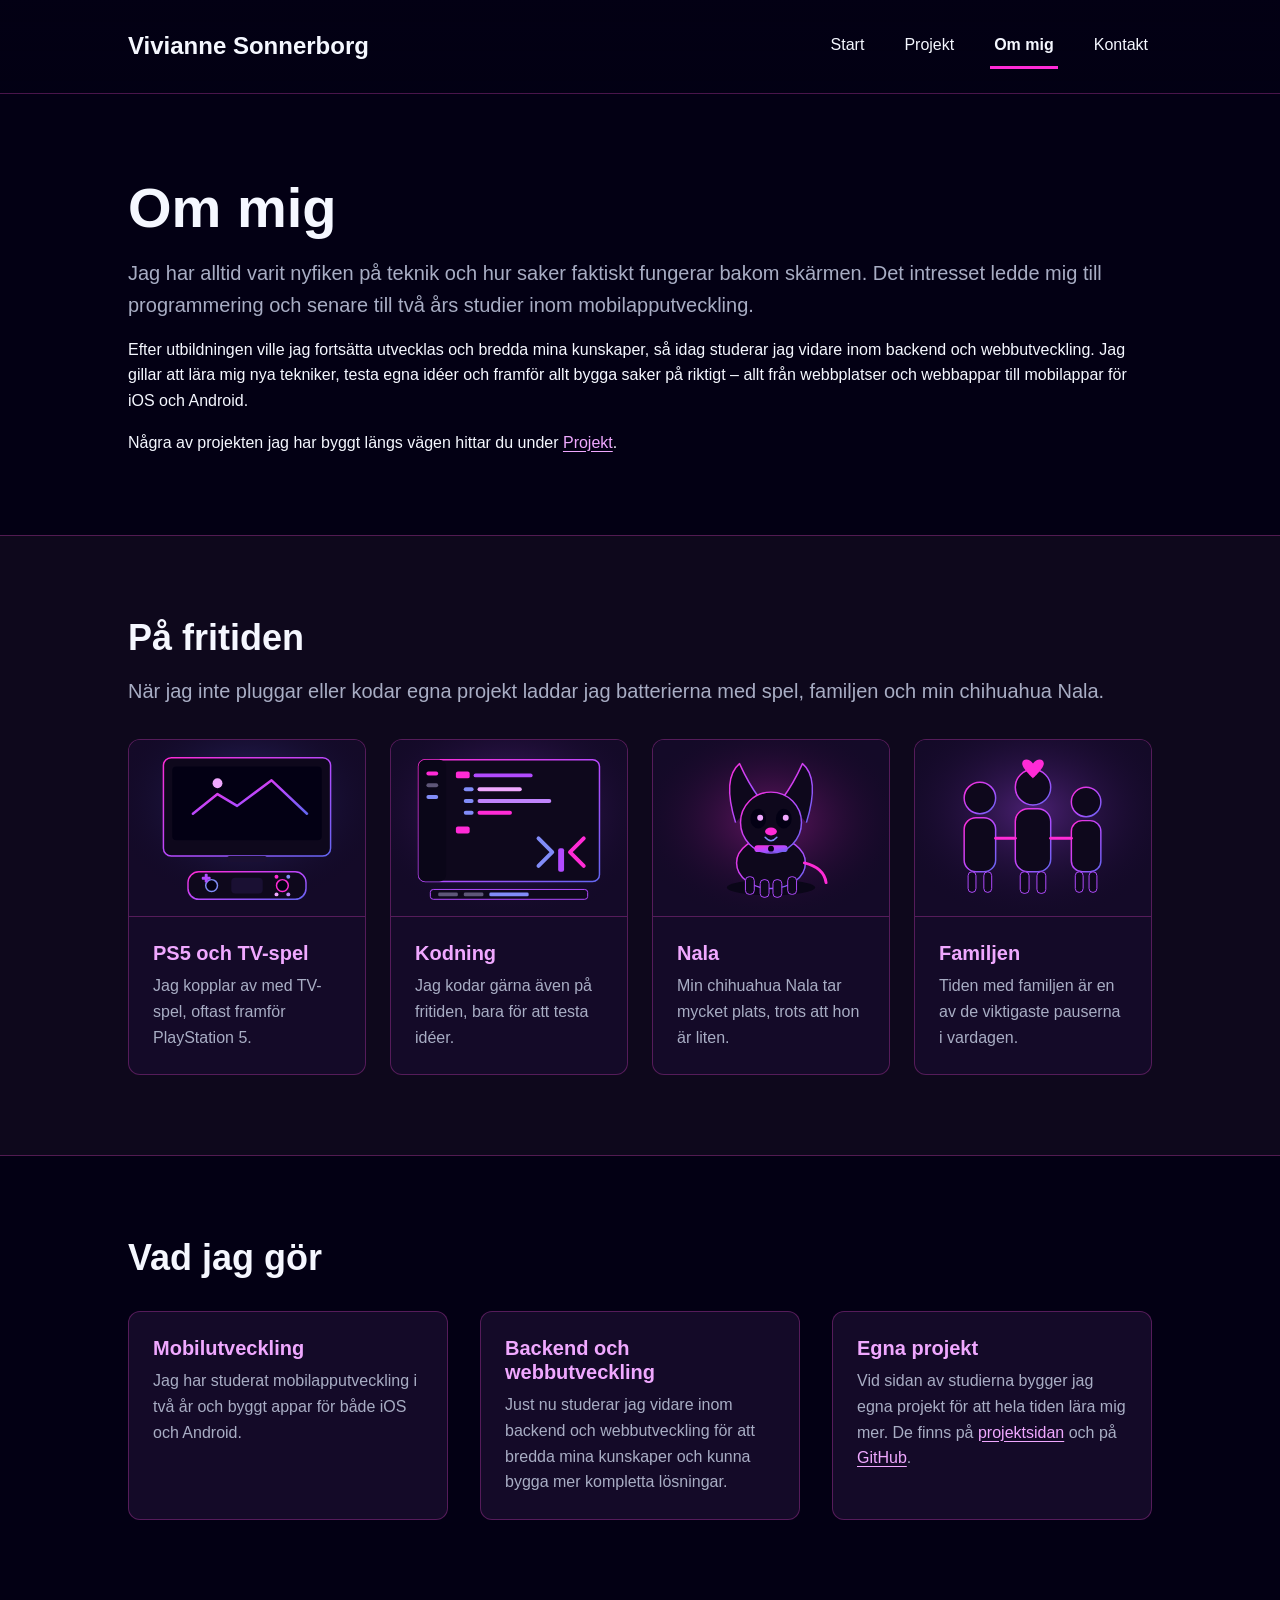
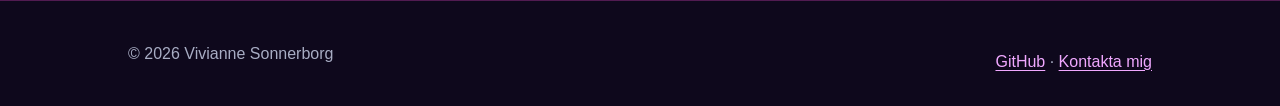
==== about.html @ 37b5c4ee "feat: show GitHub in the footer on every page" ====
<!DOCTYPE html>
<html lang="sv">
<head>
  <meta charset="utf-8">
  <meta name="viewport" content="width=device-width, initial-scale=1">
  <title>Om mig | Vivianne Sonnerborg</title>
  <meta name="description" content="Om Vivianne Sonnerborg, webb- och apputvecklare baserad i Göteborg.">
  <link rel="icon" href="assets/images/favicon.svg" type="image/svg+xml">
  <link rel="stylesheet" href="css/variables.css">
  <link rel="stylesheet" href="css/base.css">
  <link rel="stylesheet" href="css/layout.css">
  <link rel="stylesheet" href="css/components.css">
</head>
<body>
  <a class="skip-link" href="#main">Hoppa till innehållet</a>

  <header class="site-header">
    <div class="container site-header__inner">
      <a class="site-logo" href="index.html">Vivianne Sonnerborg</a>
      <nav class="nav" aria-label="Huvudmeny">
        <ul class="nav__list">
          <li><a class="nav__link" href="index.html">Start</a></li>
          <li><a class="nav__link" href="projects.html">Projekt</a></li>
          <li><a class="nav__link" href="about.html" aria-current="page">Om mig</a></li>
          <li><a class="nav__link" href="contact.html">Kontakt</a></li>
        </ul>
      </nav>
    </div>
  </header>

  <main id="main">
    <section class="section" aria-labelledby="about-title">
      <div class="container about">
        <div class="about__content">
          <h1 id="about-title">Om mig</h1>
          <p class="lead">
            Jag har alltid varit nyfiken på teknik och hur saker faktiskt fungerar
            bakom skärmen. Det intresset ledde mig till programmering och senare
            till två års studier inom mobilapputveckling.
          </p>
          <p>
            Efter utbildningen ville jag fortsätta utvecklas och bredda mina
            kunskaper, så idag studerar jag vidare inom backend och webbutveckling.
            Jag gillar att lära mig nya tekniker, testa egna idéer och framför allt
            bygga saker på riktigt – allt från webbplatser och webbappar till
            mobilappar för iOS och Android.
          </p>
          <p>
            Några av projekten jag har byggt längs vägen hittar du under
            <a href="projects.html">Projekt</a>.
          </p>
        </div>
      </div>
    </section>

    <section class="section section--alt" aria-labelledby="hobbies-title">
      <div class="container">
        <h2 id="hobbies-title">På fritiden</h2>
        <p class="lead">
          När jag inte pluggar eller kodar egna projekt laddar jag batterierna
          med spel, familjen och min chihuahua Nala.
        </p>
        <div class="hobby-list">
          <article class="card hobby-card">
            <img
              class="hobby-card__image"
              src="assets/images/hobby-gaming.svg"
              width="480"
              height="360"
              alt="TV-skärm med ett spel och en spelkontroll framför, i stil med PS5">
            <div class="hobby-card__body">
              <h3>PS5 och TV-spel</h3>
              <p>Jag kopplar av med TV-spel, oftast framför PlayStation 5.</p>
            </div>
          </article>
          <article class="card hobby-card">
            <img
              class="hobby-card__image"
              src="assets/images/hobby-coding.svg"
              width="480"
              height="360"
              alt="Kodredigerare med färgade rader och stora kodparenteser">
            <div class="hobby-card__body">
              <h3>Kodning</h3>
              <p>Jag kodar gärna även på fritiden, bara för att testa idéer.</p>
            </div>
          </article>
          <article class="card hobby-card">
            <img
              class="hobby-card__image"
              src="assets/images/hobby-nala.svg"
              width="480"
              height="360"
              alt="Chihuahuan Nala med stora öron, stor blick och ett rosa halsband">
            <div class="hobby-card__body">
              <h3>Nala</h3>
              <p>Min chihuahua Nala tar mycket plats, trots att hon är liten.</p>
            </div>
          </article>
          <article class="card hobby-card">
            <img
              class="hobby-card__image"
              src="assets/images/hobby-family.svg"
              width="480"
              height="360"
              alt="Tre personer som står tillsammans och håller varandra i händerna">
            <div class="hobby-card__body">
              <h3>Familjen</h3>
              <p>Tiden med familjen är en av de viktigaste pauserna i vardagen.</p>
            </div>
          </article>
        </div>
      </div>
    </section>

    <section class="section" aria-labelledby="services-title">
      <div class="container">
        <h2 id="services-title">Vad jag gör</h2>
        <div class="card-list">
          <article class="card">
            <h3>Mobilutveckling</h3>
            <p>
              Jag har studerat mobilapputveckling i två år och byggt appar för både iOS och Android.
            </p>
          </article>
          <article class="card">
            <h3>Backend och webbutveckling</h3>
            <p>
              Just nu studerar jag vidare inom backend och webbutveckling för att bredda mina kunskaper och kunna bygga mer kompletta lösningar.
            </p>
          </article>
          <article class="card">
            <h3>Egna projekt</h3>
            <p>
              Vid sidan av studierna bygger jag egna projekt för att hela tiden
              lära mig mer. De finns på
              <a href="projects.html">projektsidan</a>
              och på
              <a href="https://github.com/Vivianne-S">GitHub</a>.
            </p>
          </article>
        </div>
      </div>
    </section>
  </main>

  <footer class="site-footer">
    <div class="container site-footer__inner">
      <p>&copy; 2026 Vivianne Sonnerborg</p>
      <p>
        <a href="https://github.com/Vivianne-S">GitHub</a>
        ·
        <a href="contact.html">Kontakta mig</a>
      </p>
    </div>
  </footer>
</body>
</html>
---- css/variables.css ----
/* ==========================================================================
   Design tokens
   Färgtema inspirerat av vivianne-sonnerborg.se (mörkt neon-tema).
   Kontrast (WCAG) mot bakgrunden --color-bg anges vid varje färg.
   ========================================================================== */

:root {
  /* --- Bakgrunder -------------------------------------------------------- */
  --color-bg: #030014;
  --color-surface: #0e081c;
  --color-surface-elevated: #140a28;

  /* --- Text -------------------------------------------------------------- */
  --color-text: #f5f7ff;          /* 19.4:1 */
  --color-text-muted: #a8adc4;    /*  9.3:1 */

  /* --- Accenter ---------------------------------------------------------- */
  --color-accent-pink: #ff2bd6;   /*  6.5:1 */
  --color-accent-purple: #b24bff; /*  5.3:1 */
  --color-accent-soft: #f0a8ff;   /* 11.6:1 */
  --color-accent-strong: #a21caf; /* vit text på denna: 6.3:1 */

  /* --- Funktionsfärger --------------------------------------------------- */
  --color-link: var(--color-accent-soft);
  --color-link-hover: #ffffff;
  --color-focus: #67e8f9;         /* 14.3:1, syns tydligt mot rosa/lila */
  --color-border: rgba(255, 75, 220, 0.28);
  --color-border-strong: rgba(178, 75, 255, 0.45);

  /* --- Skuggor ------------------------------------------------------------ */
  --shadow-card: 0 20px 40px rgba(0, 0, 0, 0.4), 0 0 30px rgba(178, 75, 255, 0.4);
  --shadow-glow: 0 0 24px rgba(255, 43, 214, 0.45);

  /* --- Typografi --------------------------------------------------------- */
  --font-family: Inter, "SF Pro Display", "Helvetica Neue", Arial, sans-serif;
  --font-size-base: 1rem;
  --line-height-body: 1.6;
  --line-height-heading: 1.2;

  /* --- Avstånd (8px-skala) ---------------------------------------------- */
  --space-1: 0.5rem;
  --space-2: 1rem;
  --space-3: 1.5rem;
  --space-4: 2rem;
  --space-6: 3rem;
  --space-8: 4rem;

  /* --- Övrigt ------------------------------------------------------------ */
  --radius: 0.75rem;
  --container-max: 70rem;
  --transition: 0.2s ease;
}
---- css/base.css ----
/* ==========================================================================
   Base: reset, typografi och tillgänglighet
   Mobil-först. Bredare layouter läggs på med media queries i layout.css.
   ========================================================================== */

/* --- Reset ---------------------------------------------------------------- */
*,
*::before,
*::after {
  box-sizing: border-box;
}

* {
  margin: 0;
}

html {
  scroll-behavior: smooth;
}

body {
  min-height: 100vh;
  background-color: var(--color-bg);
  color: var(--color-text);
  font-family: var(--font-family);
  font-size: var(--font-size-base);
  line-height: var(--line-height-body);
}

/* Responsiva bilder som standard */
img,
picture {
  display: block;
  max-width: 100%;
  height: auto;
}

/* --- Typografi: rubrikhierarki h1-h3 -------------------------------------- */
h1,
h2,
h3 {
  line-height: var(--line-height-heading);
  font-weight: 700;
}

h1 {
  font-size: 2rem;
}

h2 {
  font-size: 1.5rem;
  margin-bottom: var(--space-2);
}

h3 {
  font-size: 1.25rem;
}

@media (min-width: 480px) {
  h1 {
    font-size: 2.5rem;
  }
}

@media (min-width: 768px) {
  h1 {
    font-size: 3rem;
  }

  h2 {
    font-size: 2rem;
  }
}

@media (min-width: 1024px) {
  h1 {
    font-size: 3.25rem;
  }

  h2 {
    font-size: 2.25rem;
  }
}

@media (min-width: 1280px) {
  h1 {
    font-size: 3.5rem;
  }
}

p + p {
  margin-top: var(--space-2);
}

/* --- Länkar --------------------------------------------------------------- */
a {
  color: var(--color-link);
  text-underline-offset: 0.2em;
  transition: color var(--transition);
}

a:hover {
  color: var(--color-link-hover);
}

/* --- Tillgänglighet: tydlig fokusmarkering vid tangentbordsnavigering ----- */
:focus-visible {
  outline: 3px solid var(--color-focus);
  outline-offset: 3px;
}

/* Hoppa-till-innehåll-länk, syns bara vid fokus */
.skip-link {
  position: absolute;
  top: -100%;
  left: var(--space-2);
  padding: var(--space-1) var(--space-2);
  background-color: var(--color-bg);
  color: var(--color-text);
  border-radius: var(--radius);
  z-index: 100;
}

.skip-link:focus {
  top: var(--space-1);
}

/* Respektera användare som vill ha mindre rörelse */
@media (prefers-reduced-motion: reduce) {
  html {
    scroll-behavior: auto;
  }

  * {
    transition: none !important;
  }
}
---- css/layout.css ----
/* ==========================================================================
   Layout: sidans ram (container, header, navigation, footer)
   Mobil-först. Brytpunkter: 480px, 768px, 1024px och 1280px.
   ========================================================================== */

/* --- Container ------------------------------------------------------------ */
.container {
  width: 100%;
  max-width: var(--container-max);
  margin-inline: auto;
  padding-inline: var(--space-2);
}

/* Sidan som kolumn: header, växande main, footer längst ner */
body {
  display: flex;
  flex-direction: column;
}

main {
  flex: 1 0 auto;
}

/* --- Header och navigation (Flexbox) -------------------------------------- */
.site-header {
  position: sticky;
  top: 0;
  z-index: 20;
  background: linear-gradient(180deg, rgba(3, 0, 20, 0.94), rgba(3, 0, 20, 0.78));
  border-bottom: 1px solid var(--color-border);
}

.site-header__inner {
  display: flex;
  flex-direction: column;
  align-items: center;
  gap: var(--space-1);
  padding-block: var(--space-2);
}

.site-logo {
  color: var(--color-text);
  font-size: 1.25rem;
  font-weight: 700;
  text-decoration: none;
}

.site-logo:hover {
  color: var(--color-accent-soft);
}

.nav__list {
  display: flex;
  flex-wrap: wrap;
  justify-content: center;
  gap: var(--space-1) var(--space-2);
  padding: 0;
  list-style: none;
}

.nav__link {
  display: inline-block;
  padding: var(--space-1) 0.25rem;
  border-bottom: 3px solid transparent;
  color: var(--color-text);
  text-decoration: none;
}

.nav__link:hover {
  border-bottom-color: var(--color-accent-purple);
  color: var(--color-link-hover);
}

.nav__link[aria-current="page"] {
  border-bottom-color: var(--color-accent-pink);
  font-weight: 600;
}

/* --- Huvudinnehåll -------------------------------------------------------- */
.section {
  padding-block: var(--space-6);
}

.section--alt {
  background-color: var(--color-surface);
  border-block: 1px solid var(--color-border);
}

/* --- Footer --------------------------------------------------------------- */
.site-footer {
  padding-block: var(--space-4);
  border-top: 1px solid var(--color-border);
  background-color: var(--color-surface);
  color: var(--color-text-muted);
  text-align: center;
}

.site-footer__inner {
  display: flex;
  flex-direction: column;
  align-items: center;
  gap: var(--space-1);
}

/* --- Brytpunkt 1: 480px --------------------------------------------------- */
@media (min-width: 480px) {
  .container {
    padding-inline: var(--space-3);
  }

  .nav__list {
    gap: var(--space-1) var(--space-3);
  }
}

/* --- Brytpunkt 2: 768px --------------------------------------------------- */
@media (min-width: 768px) {
  .site-header__inner {
    flex-direction: row;
    justify-content: space-between;
  }

  .section {
    padding-block: var(--space-8);
  }

  .site-footer__inner {
    flex-direction: row;
    justify-content: space-between;
  }
}

/* --- Brytpunkt 3: 1024px (laptop) ----------------------------------------- */
@media (min-width: 1024px) {
  .container {
    padding-inline: var(--space-4);
  }

  .site-header__inner {
    padding-block: var(--space-3);
  }

  .nav__list {
    gap: var(--space-2) var(--space-4);
  }

  .section {
    padding-block: 5rem;
  }
}

/* --- Brytpunkt 4: 1280px (stor desktop) ----------------------------------- */
@media (min-width: 1280px) {
  .container {
    padding-inline: var(--space-6);
  }

  .site-logo {
    font-size: 1.5rem;
  }
}
---- css/components.css ----
/* ==========================================================================
   Komponenter: knappar, hero och kort
   ========================================================================== */

/* --- Knappar -------------------------------------------------------------- */
.button {
  display: inline-block;
  padding: 0.75rem 1.5rem;
  border: 2px solid var(--color-accent-strong);
  border-radius: var(--radius);
  background-color: var(--color-accent-strong);
  color: #ffffff;
  font: inherit;
  font-weight: 600;
  text-align: center;
  text-decoration: none;
  cursor: pointer;
  transition: background-color var(--transition), color var(--transition), box-shadow var(--transition);
}

.button:hover {
  border-color: var(--color-accent-pink);
  background-color: var(--color-accent-pink);
  color: var(--color-bg);
  box-shadow: var(--shadow-glow);
}

.button--outline {
  border-color: var(--color-border-strong);
  background-color: transparent;
  color: var(--color-text);
}

.button-group {
  display: flex;
  flex-wrap: wrap;
  gap: var(--space-2);
  margin-top: var(--space-4);
}

/* --- Hero (Flexbox) ------------------------------------------------------- */
.hero {
  display: flex;
  flex-direction: column;
  gap: var(--space-4);
  align-items: center;
}

.hero__eyebrow {
  color: var(--color-accent-pink);
  font-weight: 600;
  letter-spacing: 0.08em;
  text-transform: uppercase;
}

.lead {
  margin-top: var(--space-2);
  color: var(--color-text-muted);
  font-size: 1.125rem;
}

.hero__figure {
  width: 100%;
}

.hero__image {
  width: 100%;
  border: 1px solid var(--color-border-strong);
  border-radius: var(--radius);
  box-shadow: var(--shadow-card);
}

/* --- Kort (Flexbox) ------------------------------------------------------- */
.card-list {
  display: flex;
  flex-direction: column;
  gap: var(--space-3);
  margin-top: var(--space-4);
}

.card {
  flex: 1;
  padding: var(--space-3);
  border: 1px solid var(--color-border);
  border-radius: var(--radius);
  background-color: var(--color-surface-elevated);
}

.card h3 {
  margin-bottom: var(--space-1);
  color: var(--color-accent-soft);
}

.card p {
  color: var(--color-text-muted);
}

/* --- Brytpunkt: 768px --------------------------------------------------- */
@media (min-width: 768px) {
  .hero {
    flex-direction: row;
    gap: var(--space-6);
  }

  .hero__content,
  .hero__figure {
    flex: 1;
  }

  .card-list {
    flex-direction: row;
  }
}

@media (min-width: 1024px) {
  .hero {
    gap: var(--space-8);
  }

  .lead {
    font-size: 1.25rem;
  }

  .card-list {
    gap: var(--space-4);
  }
}

/* --- Projektkort (CSS Grid) ----------------------------------------------- */
.project-grid {
  display: grid;
  grid-template-columns: 1fr;
  gap: var(--space-3);
  margin-top: var(--space-4);
}

.project-card {
  display: flex;
  flex-direction: column;
  padding: 0;
  overflow: hidden;
}

.project-card__image {
  width: 100%;
  aspect-ratio: 4 / 3;
  object-fit: cover;
  border-bottom: 1px solid var(--color-border);
}

.project-card h2 {
  font-size: 1.25rem;
  margin-bottom: var(--space-1);
  color: var(--color-accent-soft);
}

.project-card__body {
  display: flex;
  flex-direction: column;
  flex: 1;
  padding: var(--space-3);
}

.project-card__meta {
  margin-bottom: var(--space-1);
  color: var(--color-accent-pink);
  font-size: 0.875rem;
  font-weight: 600;
  letter-spacing: 0.06em;
  text-transform: uppercase;
}

.project-card__link {
  margin-top: auto;
  padding-top: var(--space-2);
  font-weight: 600;
}

@media (min-width: 480px) {
  .project-grid {
    grid-template-columns: repeat(2, 1fr);
  }
}

@media (min-width: 768px) {
  .project-grid {
    grid-template-columns: repeat(3, 1fr);
  }
}

@media (min-width: 1024px) {
  .project-grid {
    gap: var(--space-4);
  }
}

@media (min-width: 1280px) {
  .project-grid {
    gap: var(--space-6);
  }
}

/* --- Om mig (Flexbox) ----------------------------------------------------- */
.about {
  display: flex;
  flex-direction: column;
  gap: var(--space-4);
  align-items: center;
}

.about__content {
  width: 100%;
}

.about-path {
  display: flex;
  flex-direction: column;
  gap: var(--space-3);
  margin-top: var(--space-4);
}

.about-path .card {
  flex: 1;
}

.about-path__step {
  color: var(--color-accent-pink);
  font-size: 0.875rem;
  font-weight: 600;
  letter-spacing: 0.06em;
  text-transform: uppercase;
}

@media (min-width: 768px) {
  .about {
    flex-direction: row;
    align-items: center;
    gap: var(--space-6);
  }

  .about-path {
    flex-direction: row;
    align-items: stretch;
  }
}

@media (min-width: 1024px) {
  .about-path {
    gap: var(--space-4);
  }
}

.hobby-list {
  display: flex;
  flex-direction: column;
  gap: var(--space-3);
  margin-top: var(--space-4);
}

.hobby-card {
  display: flex;
  flex-direction: column;
  padding: 0;
  overflow: hidden;
}

.hobby-card__image {
  width: 100%;
  aspect-ratio: 4 / 3;
  object-fit: cover;
  border-bottom: 1px solid var(--color-border);
}

.hobby-card__body {
  padding: var(--space-3);
}

@media (min-width: 480px) {
  .hobby-list {
    flex-direction: row;
    flex-wrap: wrap;
  }

  .hobby-card {
    flex: 1 1 16rem;
    max-width: calc(50% - 0.75rem);
  }
}

@media (min-width: 1024px) {
  .hobby-card {
    max-width: calc(25% - 1.125rem);
  }
}

/* --- Kontaktformulär ------------------------------------------------------ */
.contact {
  display: flex;
  flex-direction: column;
  gap: var(--space-4);
}

.form {
  display: flex;
  flex-direction: column;
  gap: var(--space-3);
  width: 100%;
}

.form__hint {
  color: var(--color-text-muted);
  font-size: 0.875rem;
}

.form__row {
  display: flex;
  flex-direction: column;
  gap: var(--space-3);
}

.form__field {
  display: flex;
  flex-direction: column;
  gap: var(--space-1);
  flex: 1;
}

.form__label {
  font-weight: 600;
}

.form__input,
.form__textarea {
  width: 100%;
  padding: 0.75rem 1rem;
  border: 2px solid var(--color-border);
  border-radius: var(--radius);
  background-color: var(--color-surface-elevated);
  color: var(--color-text);
  font: inherit;
}

.form__textarea {
  min-height: 10rem;
  resize: vertical;
}

@media (min-width: 768px) {
  .contact {
    flex-direction: row;
    align-items: flex-start;
    gap: var(--space-6);
  }

  .contact__intro,
  .form {
    flex: 1;
  }

  .form__row {
    flex-direction: row;
  }
}

@media (min-width: 1024px) {
  .contact {
    gap: var(--space-8);
  }
}
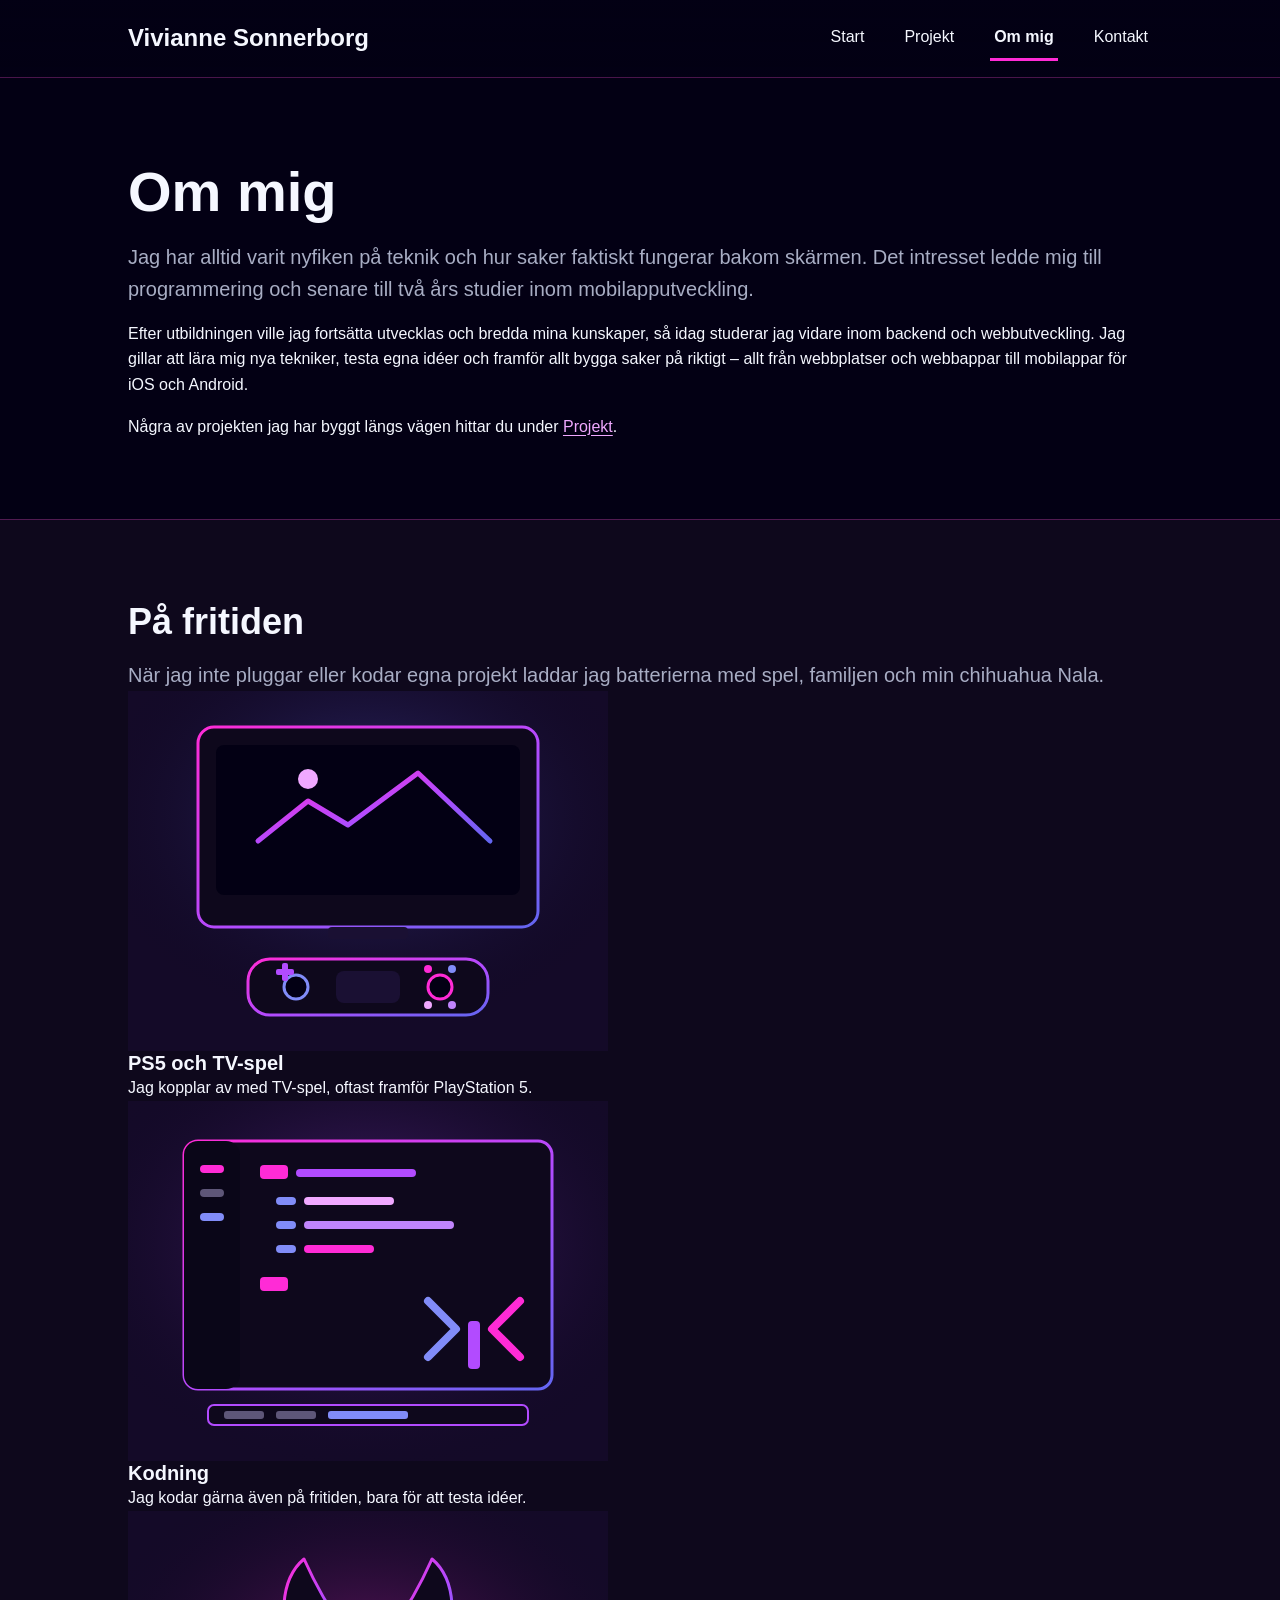
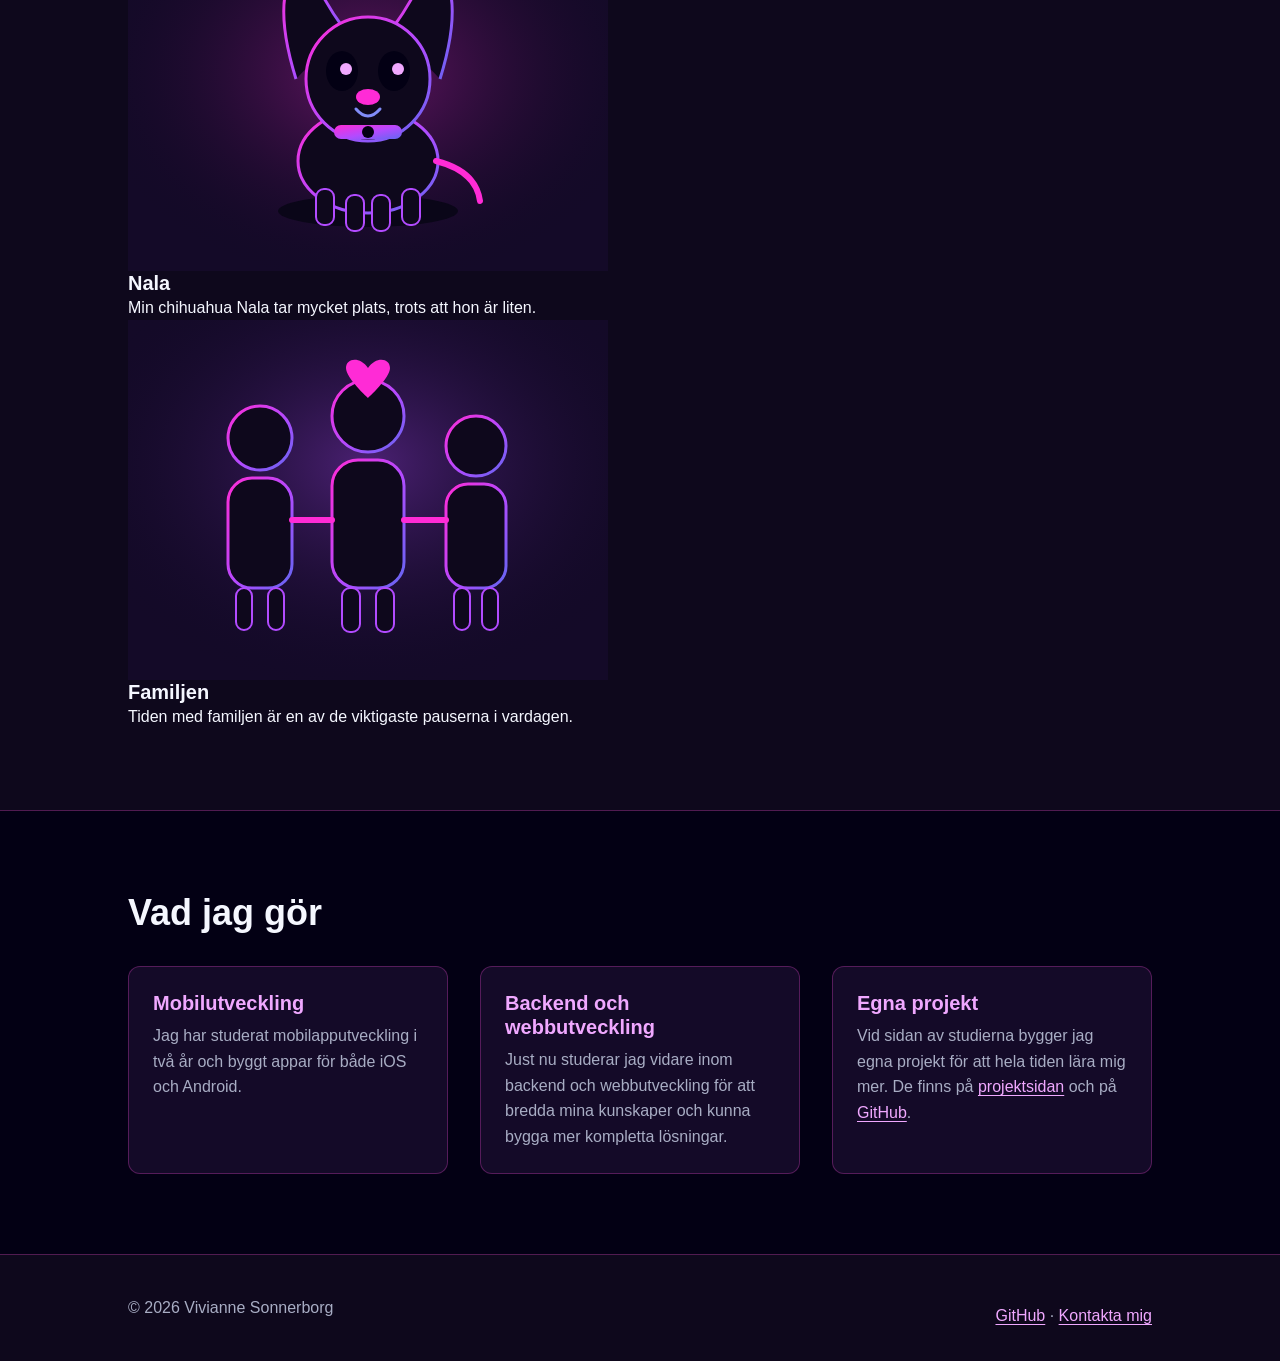
==== commit 40493fe5: "feat: add fitting project art and simpler CSS class names Give each GitHub project a matching illust" ====
--- a/about.html
+++ b/about.html
@@ -8,21 +8,21 @@
   <link rel="icon" href="assets/images/favicon.svg" type="image/svg+xml">
   <link rel="stylesheet" href="css/variables.css">
   <link rel="stylesheet" href="css/base.css">
-  <link rel="stylesheet" href="css/layout.css">
-  <link rel="stylesheet" href="css/components.css">
+  <link rel="stylesheet" href="css/layout.css?v=5">
+  <link rel="stylesheet" href="css/components.css?v=5">
 </head>
 <body>
   <a class="skip-link" href="#main">Hoppa till innehållet</a>
 
   <header class="site-header">
-    <div class="container site-header__inner">
+    <div class="container header-bar">
       <a class="site-logo" href="index.html">Vivianne Sonnerborg</a>
       <nav class="nav" aria-label="Huvudmeny">
-        <ul class="nav__list">
-          <li><a class="nav__link" href="index.html">Start</a></li>
-          <li><a class="nav__link" href="projects.html">Projekt</a></li>
-          <li><a class="nav__link" href="about.html" aria-current="page">Om mig</a></li>
-          <li><a class="nav__link" href="contact.html">Kontakt</a></li>
+        <ul class="nav-list">
+          <li><a class="nav-link" href="index.html">Start</a></li>
+          <li><a class="nav-link" href="projects.html">Projekt</a></li>
+          <li><a class="nav-link" href="about.html" aria-current="page">Om mig</a></li>
+          <li><a class="nav-link" href="contact.html">Kontakt</a></li>
         </ul>
       </nav>
     </div>
@@ -31,7 +31,7 @@
   <main id="main">
     <section class="section" aria-labelledby="about-title">
       <div class="container about">
-        <div class="about__content">
+        <div class="about-text">
           <h1 id="about-title">Om mig</h1>
           <p class="lead">
             Jag har alltid varit nyfiken på teknik och hur saker faktiskt fungerar
@@ -53,58 +53,58 @@
       </div>
     </section>
 
-    <section class="section section--alt" aria-labelledby="hobbies-title">
+    <section class="section alt-section" aria-labelledby="hobbies-title">
       <div class="container">
         <h2 id="hobbies-title">På fritiden</h2>
         <p class="lead">
           När jag inte pluggar eller kodar egna projekt laddar jag batterierna
           med spel, familjen och min chihuahua Nala.
         </p>
-        <div class="hobby-list">
-          <article class="card hobby-card">
+        <div class="hobbies">
+          <article class="hobby">
             <img
-              class="hobby-card__image"
+              class="hobby-image"
               src="assets/images/hobby-gaming.svg"
               width="480"
               height="360"
               alt="TV-skärm med ett spel och en spelkontroll framför, i stil med PS5">
-            <div class="hobby-card__body">
+            <div class="hobby-text">
               <h3>PS5 och TV-spel</h3>
               <p>Jag kopplar av med TV-spel, oftast framför PlayStation 5.</p>
             </div>
           </article>
-          <article class="card hobby-card">
+          <article class="hobby">
             <img
-              class="hobby-card__image"
+              class="hobby-image"
               src="assets/images/hobby-coding.svg"
               width="480"
               height="360"
               alt="Kodredigerare med färgade rader och stora kodparenteser">
-            <div class="hobby-card__body">
+            <div class="hobby-text">
               <h3>Kodning</h3>
               <p>Jag kodar gärna även på fritiden, bara för att testa idéer.</p>
             </div>
           </article>
-          <article class="card hobby-card">
+          <article class="hobby">
             <img
-              class="hobby-card__image"
+              class="hobby-image"
               src="assets/images/hobby-nala.svg"
               width="480"
               height="360"
               alt="Chihuahuan Nala med stora öron, stor blick och ett rosa halsband">
-            <div class="hobby-card__body">
+            <div class="hobby-text">
               <h3>Nala</h3>
               <p>Min chihuahua Nala tar mycket plats, trots att hon är liten.</p>
             </div>
           </article>
-          <article class="card hobby-card">
+          <article class="hobby">
             <img
-              class="hobby-card__image"
+              class="hobby-image"
               src="assets/images/hobby-family.svg"
               width="480"
               height="360"
               alt="Tre personer som står tillsammans och håller varandra i händerna">
-            <div class="hobby-card__body">
+            <div class="hobby-text">
               <h3>Familjen</h3>
               <p>Tiden med familjen är en av de viktigaste pauserna i vardagen.</p>
             </div>
@@ -145,7 +145,7 @@
   </main>
 
   <footer class="site-footer">
-    <div class="container site-footer__inner">
+    <div class="container footer-bar">
       <p>&copy; 2026 Vivianne Sonnerborg</p>
       <p>
         <a href="https://github.com/Vivianne-S">GitHub</a>
--- a/css/variables.css
+++ b/css/variables.css
@@ -1,51 +1,33 @@
-/* ==========================================================================
-   Design tokens
-   Färgtema inspirerat av vivianne-sonnerborg.se (mörkt neon-tema).
-   Kontrast (WCAG) mot bakgrunden --color-bg anges vid varje färg.
-   ========================================================================== */
+/* Variabler: färger, typografi, avstånd */
 
+/* --- Variabler: färger, typografi, avstånd -------------------------------- */
 :root {
-  /* --- Bakgrunder -------------------------------------------------------- */
   --color-bg: #030014;
   --color-surface: #0e081c;
   --color-surface-elevated: #140a28;
-
-  /* --- Text -------------------------------------------------------------- */
-  --color-text: #f5f7ff;          /* 19.4:1 */
-  --color-text-muted: #a8adc4;    /*  9.3:1 */
-
-  /* --- Accenter ---------------------------------------------------------- */
-  --color-accent-pink: #ff2bd6;   /*  6.5:1 */
-  --color-accent-purple: #b24bff; /*  5.3:1 */
-  --color-accent-soft: #f0a8ff;   /* 11.6:1 */
-  --color-accent-strong: #a21caf; /* vit text på denna: 6.3:1 */
-
-  /* --- Funktionsfärger --------------------------------------------------- */
+  --color-text: #f5f7ff;
+  --color-text-muted: #a8adc4;
+  --color-accent-pink: #ff2bd6;
+  --color-accent-purple: #b24bff;
+  --color-accent-soft: #f0a8ff;
+  --color-accent-strong: #a21caf;
   --color-link: var(--color-accent-soft);
   --color-link-hover: #ffffff;
-  --color-focus: #67e8f9;         /* 14.3:1, syns tydligt mot rosa/lila */
+  --color-focus: #67e8f9;
   --color-border: rgba(255, 75, 220, 0.28);
   --color-border-strong: rgba(178, 75, 255, 0.45);
-
-  /* --- Skuggor ------------------------------------------------------------ */
   --shadow-card: 0 20px 40px rgba(0, 0, 0, 0.4), 0 0 30px rgba(178, 75, 255, 0.4);
   --shadow-glow: 0 0 24px rgba(255, 43, 214, 0.45);
-
-  /* --- Typografi --------------------------------------------------------- */
   --font-family: Inter, "SF Pro Display", "Helvetica Neue", Arial, sans-serif;
   --font-size-base: 1rem;
   --line-height-body: 1.6;
   --line-height-heading: 1.2;
-
-  /* --- Avstånd (8px-skala) ---------------------------------------------- */
   --space-1: 0.5rem;
   --space-2: 1rem;
   --space-3: 1.5rem;
   --space-4: 2rem;
   --space-6: 3rem;
   --space-8: 4rem;
-
-  /* --- Övrigt ------------------------------------------------------------ */
   --radius: 0.75rem;
   --container-max: 70rem;
   --transition: 0.2s ease;
--- a/css/base.css
+++ b/css/base.css
@@ -1,9 +1,6 @@
-/* ==========================================================================
-   Base: reset, typografi och tillgänglighet
-   Mobil-först. Bredare layouter läggs på med media queries i layout.css.
-   ========================================================================== */
+/* Grund: reset, rubriker, fokus */
 
-/* --- Reset ---------------------------------------------------------------- */
+/* --- Grund: reset, rubriker, fokus ---------------------------------------- */
 *,
 *::before,
 *::after {
@@ -27,7 +24,6 @@
   line-height: var(--line-height-body);
 }
 
-/* Responsiva bilder som standard */
 img,
 picture {
   display: block;
@@ -35,7 +31,6 @@
   height: auto;
 }
 
-/* --- Typografi: rubrikhierarki h1-h3 -------------------------------------- */
 h1,
 h2,
 h3 {
@@ -92,7 +87,6 @@
   margin-top: var(--space-2);
 }
 
-/* --- Länkar --------------------------------------------------------------- */
 a {
   color: var(--color-link);
   text-underline-offset: 0.2em;
@@ -103,13 +97,11 @@
   color: var(--color-link-hover);
 }
 
-/* --- Tillgänglighet: tydlig fokusmarkering vid tangentbordsnavigering ----- */
 :focus-visible {
   outline: 3px solid var(--color-focus);
   outline-offset: 3px;
 }
 
-/* Hoppa-till-innehåll-länk, syns bara vid fokus */
 .skip-link {
   position: absolute;
   top: -100%;
@@ -125,7 +117,6 @@
   top: var(--space-1);
 }
 
-/* Respektera användare som vill ha mindre rörelse */
 @media (prefers-reduced-motion: reduce) {
   html {
     scroll-behavior: auto;
--- a/css/layout.css
+++ b/css/layout.css
@@ -1,9 +1,6 @@
-/* ==========================================================================
-   Layout: sidans ram (container, header, navigation, footer)
-   Mobil-först. Brytpunkter: 480px, 768px, 1024px och 1280px.
-   ========================================================================== */
+/* Layout: header, meny, footer */
 
-/* --- Container ------------------------------------------------------------ */
+/* --- Layout: header, meny, footer ----------------------------------------- */
 .container {
   width: 100%;
   max-width: var(--container-max);
@@ -11,7 +8,6 @@
   padding-inline: var(--space-2);
 }
 
-/* Sidan som kolumn: header, växande main, footer längst ner */
 body {
   display: flex;
   flex-direction: column;
@@ -21,7 +17,6 @@
   flex: 1 0 auto;
 }
 
-/* --- Header och navigation (Flexbox) -------------------------------------- */
 .site-header {
   position: sticky;
   top: 0;
@@ -30,7 +25,8 @@
   border-bottom: 1px solid var(--color-border);
 }
 
-.site-header__inner {
+.header-bar,
+.site-header .container {
   display: flex;
   flex-direction: column;
   align-items: center;
@@ -49,16 +45,19 @@
   color: var(--color-accent-soft);
 }
 
-.nav__list {
+nav ul,
+.nav-list {
   display: flex;
   flex-wrap: wrap;
   justify-content: center;
   gap: var(--space-1) var(--space-2);
+  margin: 0;
   padding: 0;
   list-style: none;
 }
 
-.nav__link {
+nav a,
+.nav-link {
   display: inline-block;
   padding: var(--space-1) 0.25rem;
   border-bottom: 3px solid transparent;
@@ -66,27 +65,32 @@
   text-decoration: none;
 }
 
-.nav__link:hover {
+nav a:visited,
+.nav-link:visited {
+  color: var(--color-text);
+}
+
+nav a:hover,
+.nav-link:hover {
   border-bottom-color: var(--color-accent-purple);
   color: var(--color-link-hover);
 }
 
-.nav__link[aria-current="page"] {
+nav a[aria-current="page"],
+.nav-link[aria-current="page"] {
   border-bottom-color: var(--color-accent-pink);
   font-weight: 600;
 }
 
-/* --- Huvudinnehåll -------------------------------------------------------- */
 .section {
   padding-block: var(--space-6);
 }
 
-.section--alt {
+.alt-section {
   background-color: var(--color-surface);
   border-block: 1px solid var(--color-border);
 }
 
-/* --- Footer --------------------------------------------------------------- */
 .site-footer {
   padding-block: var(--space-4);
   border-top: 1px solid var(--color-border);
@@ -95,27 +99,26 @@
   text-align: center;
 }
 
-.site-footer__inner {
+.footer-bar {
   display: flex;
   flex-direction: column;
   align-items: center;
   gap: var(--space-1);
 }
 
-/* --- Brytpunkt 1: 480px --------------------------------------------------- */
 @media (min-width: 480px) {
   .container {
     padding-inline: var(--space-3);
   }
 
-  .nav__list {
+  .nav-list {
     gap: var(--space-1) var(--space-3);
   }
 }
 
-/* --- Brytpunkt 2: 768px --------------------------------------------------- */
 @media (min-width: 768px) {
-  .site-header__inner {
+  .header-bar,
+  .site-header .container {
     flex-direction: row;
     justify-content: space-between;
   }
@@ -124,23 +127,22 @@
     padding-block: var(--space-8);
   }
 
-  .site-footer__inner {
+  .footer-bar {
     flex-direction: row;
     justify-content: space-between;
   }
 }
 
-/* --- Brytpunkt 3: 1024px (laptop) ----------------------------------------- */
 @media (min-width: 1024px) {
   .container {
     padding-inline: var(--space-4);
   }
 
-  .site-header__inner {
+  .header-bar {
     padding-block: var(--space-3);
   }
 
-  .nav__list {
+  .nav-list {
     gap: var(--space-2) var(--space-4);
   }
 
@@ -149,7 +151,6 @@
   }
 }
 
-/* --- Brytpunkt 4: 1280px (stor desktop) ----------------------------------- */
 @media (min-width: 1280px) {
   .container {
     padding-inline: var(--space-6);
--- a/css/components.css
+++ b/css/components.css
@@ -180,17 +180,42 @@
   .project-grid {
     grid-template-columns: repeat(2, 1fr);
   }
+
+  .project-card--wide {
+    grid-column: 1 / -1;
+  }
 }
 
 @media (min-width: 768px) {
   .project-grid {
-    grid-template-columns: repeat(3, 1fr);
+    grid-template-columns: repeat(6, 1fr);
+  }
+
+  .project-card {
+    grid-column: span 2;
+  }
+
+  .project-card--wide {
+    grid-column: 1 / 5;
   }
 }
 
 @media (min-width: 1024px) {
   .project-grid {
     gap: var(--space-4);
+  }
+
+  .project-card--wide {
+    display: grid;
+    grid-template-columns: 1.1fr 0.9fr;
+    align-items: stretch;
+  }
+
+  .project-card--wide .project-card__image {
+    aspect-ratio: auto;
+    height: 100%;
+    border-bottom: none;
+    border-right: 1px solid var(--color-border);
   }
 }
 
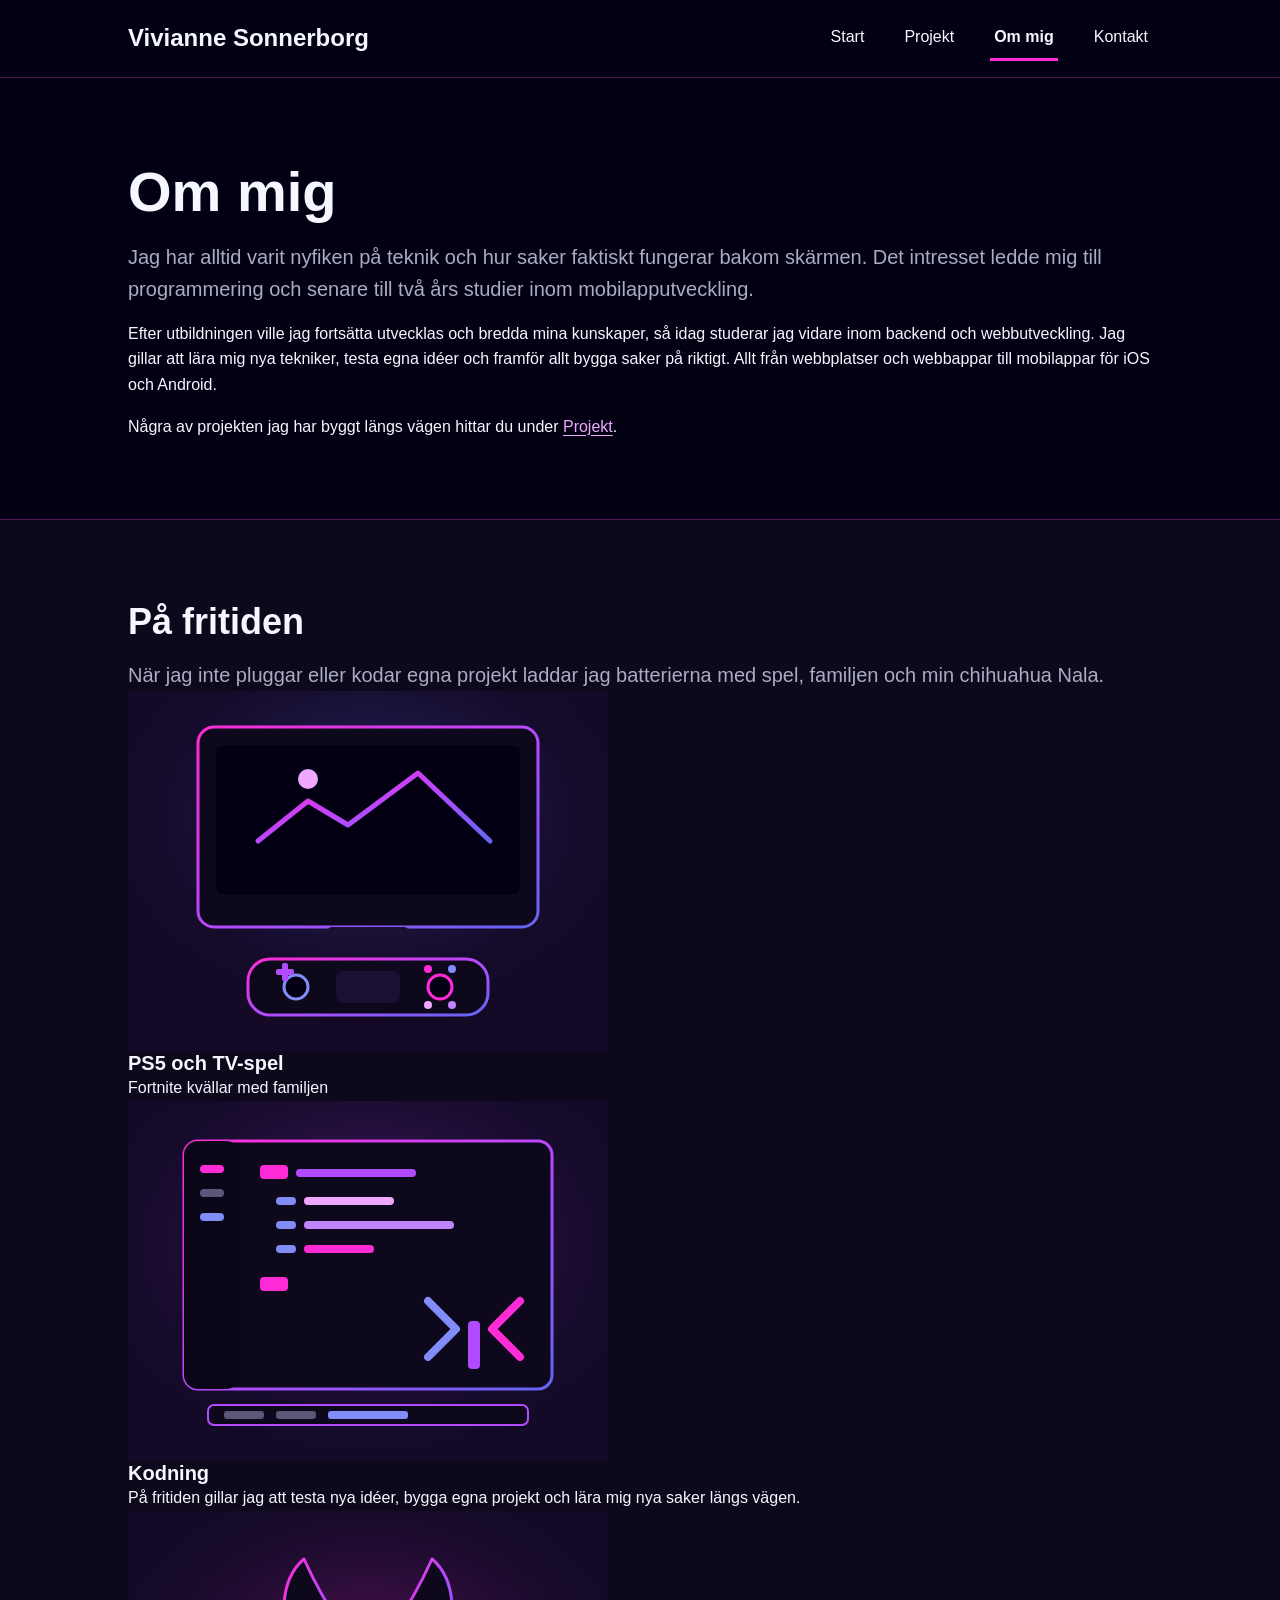
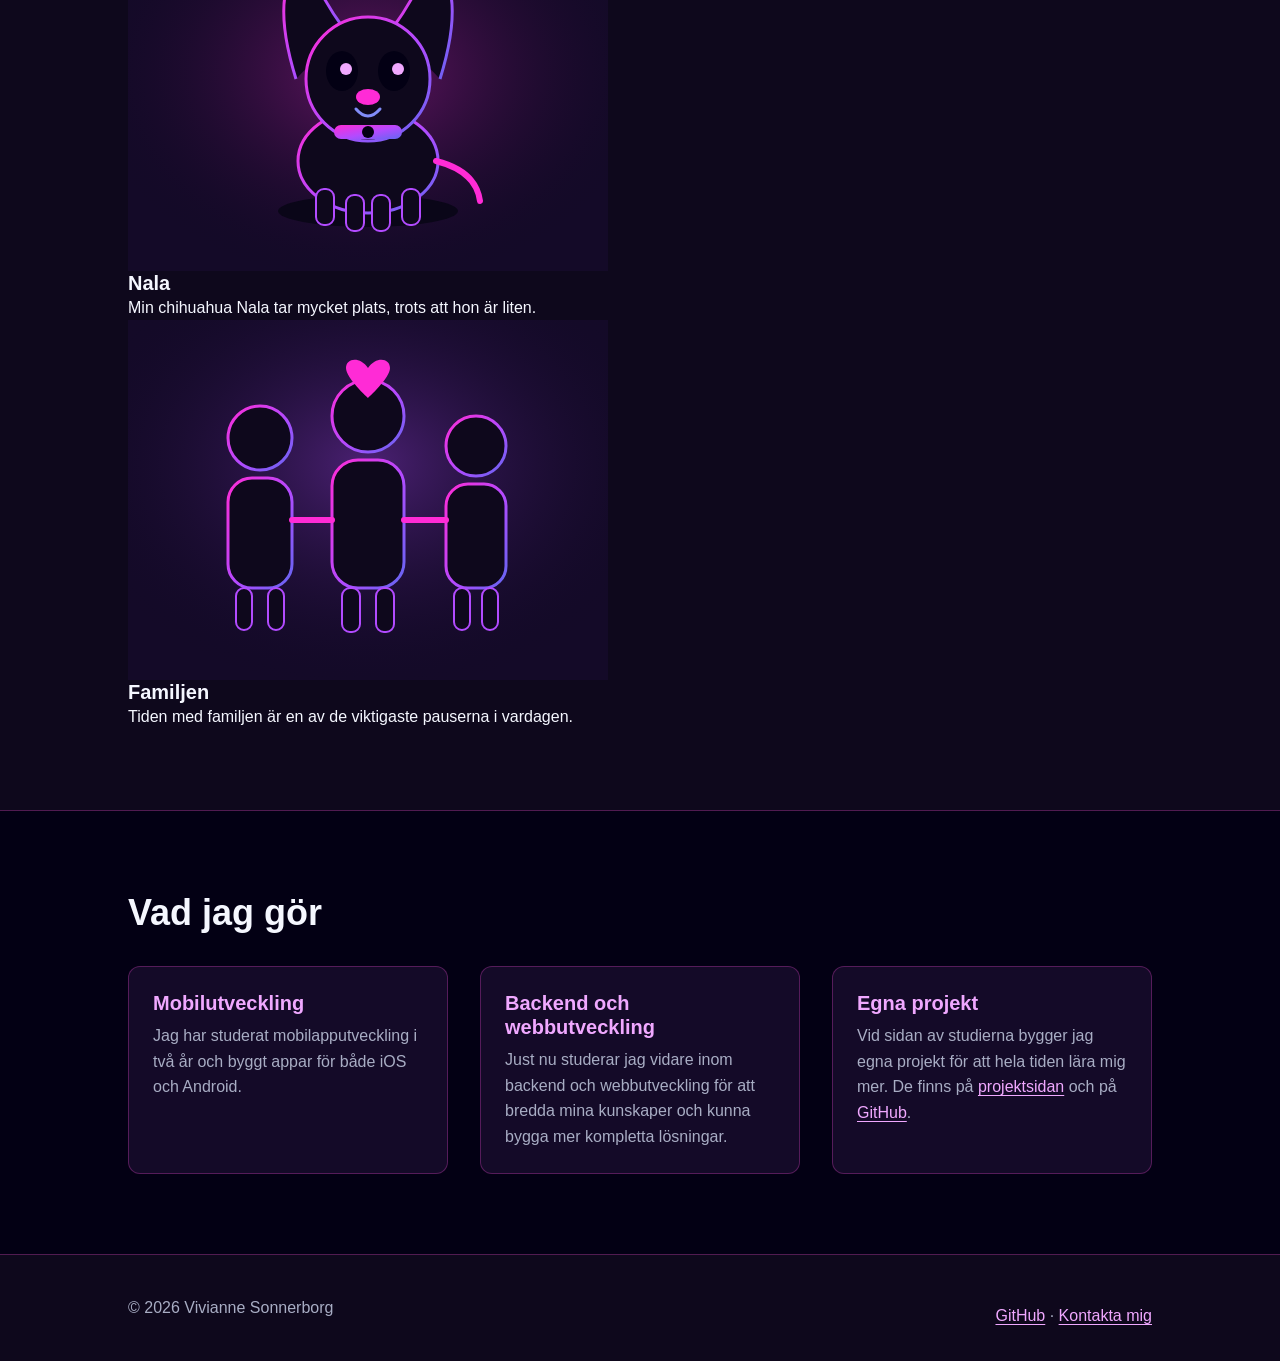
==== commit 8aeb4065: "feat: feature Spelinsikt and add more GitHub project cards Show live LIA and client sites plus HomeF" ====
--- a/about.html
+++ b/about.html
@@ -42,7 +42,7 @@
             Efter utbildningen ville jag fortsätta utvecklas och bredda mina
             kunskaper, så idag studerar jag vidare inom backend och webbutveckling.
             Jag gillar att lära mig nya tekniker, testa egna idéer och framför allt
-            bygga saker på riktigt – allt från webbplatser och webbappar till
+            bygga saker på riktigt. Allt från webbplatser och webbappar till
             mobilappar för iOS och Android.
           </p>
           <p>
@@ -70,7 +70,7 @@
               alt="TV-skärm med ett spel och en spelkontroll framför, i stil med PS5">
             <div class="hobby-text">
               <h3>PS5 och TV-spel</h3>
-              <p>Jag kopplar av med TV-spel, oftast framför PlayStation 5.</p>
+              <p>Fortnite kvällar med familjen</p>
             </div>
           </article>
           <article class="hobby">
@@ -82,7 +82,9 @@
               alt="Kodredigerare med färgade rader och stora kodparenteser">
             <div class="hobby-text">
               <h3>Kodning</h3>
-              <p>Jag kodar gärna även på fritiden, bara för att testa idéer.</p>
+              <p>
+                På fritiden gillar jag att testa nya idéer, bygga egna projekt och lära mig nya saker längs vägen.
+              </p>
             </div>
           </article>
           <article class="hobby">
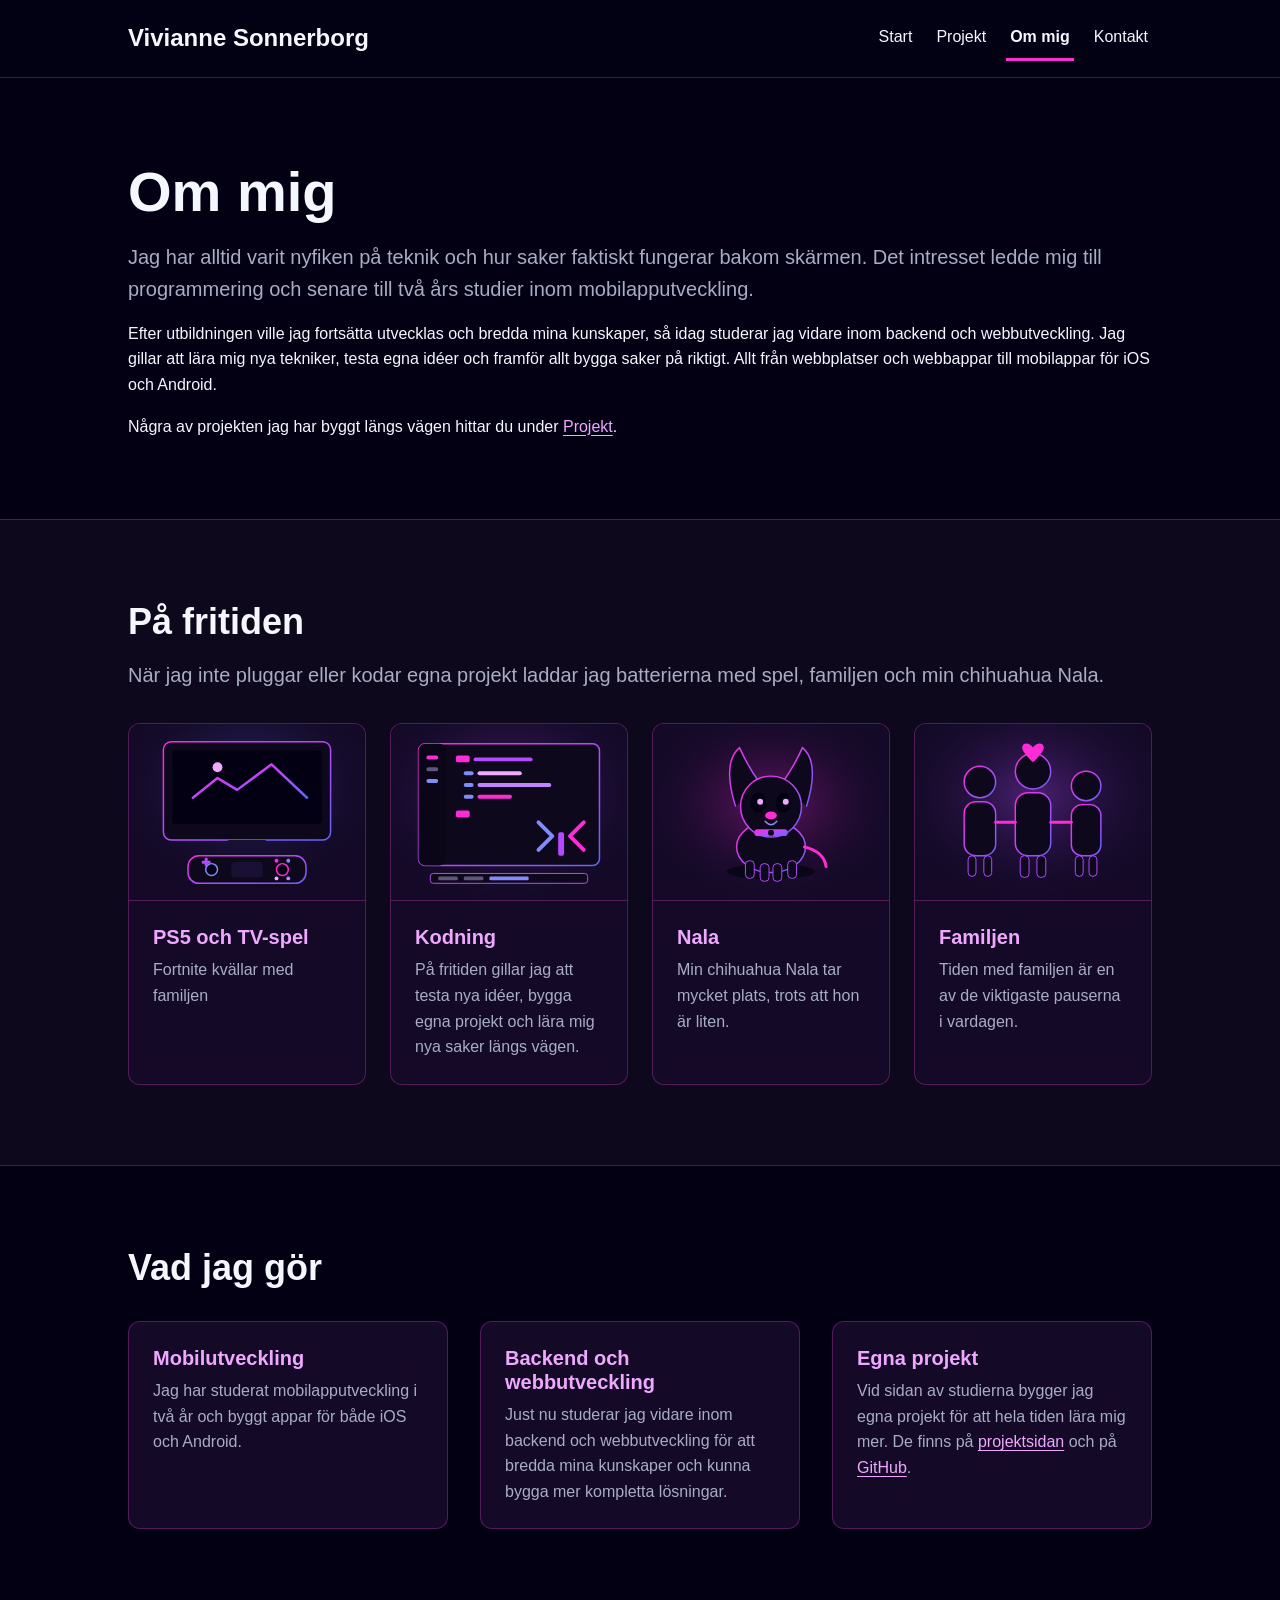
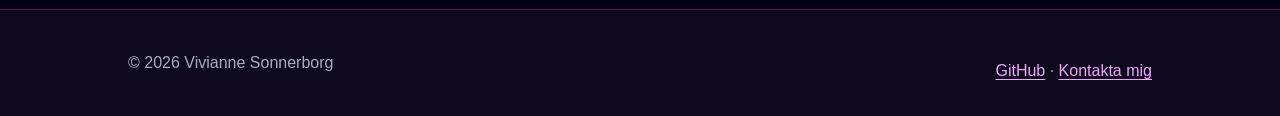
==== commit 9acb6642: "feat: vary the project grid and keep a pink-purple rhythm Span mid and end cards for a less even lay" ====
--- a/about.html
+++ b/about.html
@@ -9,7 +9,7 @@
   <link rel="stylesheet" href="css/variables.css">
   <link rel="stylesheet" href="css/base.css">
   <link rel="stylesheet" href="css/layout.css?v=5">
-  <link rel="stylesheet" href="css/components.css?v=5">
+  <link rel="stylesheet" href="css/components.css?v=6">
 </head>
 <body>
   <a class="skip-link" href="#main">Hoppa till innehållet</a>
--- a/css/components.css
+++ b/css/components.css
@@ -1,8 +1,61 @@
-/* ==========================================================================
-   Komponenter: knappar, hero och kort
-   ========================================================================== */
-
-/* --- Knappar -------------------------------------------------------------- */
+/* Komponenter: knappar, hero, projekt, formulär */
+
+/* Meny (även via nav ul, så den inte tappas vid gammal cache) */
+.site-header .container,
+.header-bar {
+  display: flex;
+  flex-direction: column;
+  align-items: center;
+  gap: var(--space-1);
+  padding-block: var(--space-2);
+}
+
+nav ul,
+.nav-list {
+  display: flex;
+  flex-wrap: wrap;
+  justify-content: center;
+  gap: var(--space-1) var(--space-2);
+  margin: 0;
+  padding: 0;
+  list-style: none;
+}
+
+nav a,
+.nav-link {
+  display: inline-block;
+  padding: var(--space-1) 0.25rem;
+  border-bottom: 3px solid transparent;
+  color: var(--color-text);
+  text-decoration: none;
+}
+
+nav a:visited,
+.nav-link:visited {
+  color: var(--color-text);
+}
+
+nav a:hover,
+.nav-link:hover {
+  border-bottom-color: var(--color-accent-purple);
+  color: var(--color-link-hover);
+}
+
+nav a[aria-current="page"],
+.nav-link[aria-current="page"] {
+  border-bottom-color: var(--color-accent-pink);
+  font-weight: 600;
+}
+
+@media (min-width: 768px) {
+  .site-header .container,
+  .header-bar {
+    flex-direction: row;
+    justify-content: space-between;
+  }
+}
+
+/* --- Komponenter: knappar, hero, projekt, formulär ------------------------ */
 .button {
   display: inline-block;
   padding: 0.75rem 1.5rem;
@@ -25,7 +78,7 @@
   box-shadow: var(--shadow-glow);
 }
 
-.button--outline {
+.button-outline {
   border-color: var(--color-border-strong);
   background-color: transparent;
   color: var(--color-text);
@@ -46,7 +99,7 @@
   align-items: center;
 }
 
-.hero__eyebrow {
+.hero-label {
   color: var(--color-accent-pink);
   font-weight: 600;
   letter-spacing: 0.08em;
@@ -59,11 +112,11 @@
   font-size: 1.125rem;
 }
 
-.hero__figure {
-  width: 100%;
-}
-
-.hero__image {
+.hero-figure {
+  width: 100%;
+}
+
+.hero-image {
   width: 100%;
   border: 1px solid var(--color-border-strong);
   border-radius: var(--radius);
@@ -102,8 +155,8 @@
     gap: var(--space-6);
   }
 
-  .hero__content,
-  .hero__figure {
+  .hero-text,
+  .hero-figure {
     flex: 1;
   }
 
@@ -126,194 +179,210 @@
   }
 }
 
-/* --- Projektkort (CSS Grid) ----------------------------------------------- */
-.project-grid {
+/* --- Projekt (CSS Grid) --------------------------------------------------- */
+.projects {
   display: grid;
   grid-template-columns: 1fr;
   gap: var(--space-3);
   margin-top: var(--space-4);
 }
 
-.project-card {
+.project {
   display: flex;
   flex-direction: column;
   padding: 0;
   overflow: hidden;
-}
-
-.project-card__image {
+  border: 1px solid var(--color-border);
+  border-radius: var(--radius);
+  background-color: var(--color-surface-elevated);
+}
+
+.project-image {
+  width: 100%;
+  aspect-ratio: 4 / 3;
+  object-fit: cover;
+  object-position: center;
+  border-bottom: 1px solid var(--color-border);
+}
+
+.project h2 {
+  font-size: 1.25rem;
+  margin-bottom: var(--space-1);
+  color: var(--color-accent-soft);
+}
+
+.project p {
+  color: var(--color-text-muted);
+}
+
+.project-text {
+  display: flex;
+  flex-direction: column;
+  flex: 1;
+  padding: var(--space-3);
+}
+
+.project-label {
+  margin-bottom: var(--space-1);
+  color: var(--color-accent-pink);
+  font-size: 0.875rem;
+  font-weight: 600;
+  letter-spacing: 0.06em;
+  text-transform: uppercase;
+}
+
+.project-link {
+  margin-top: auto;
+  padding-top: var(--space-2);
+  font-weight: 600;
+}
+
+@media (min-width: 480px) {
+  .projects {
+    grid-template-columns: repeat(2, 1fr);
+  }
+
+  .featured-project {
+    grid-column: 1 / -1;
+  }
+}
+
+@media (min-width: 768px) {
+  .projects {
+    grid-template-columns: repeat(6, 1fr);
+  }
+
+  .project {
+    grid-column: span 2;
+  }
+
+  /* Stor + liten, två jämnbreda, spegelvänd stor till höger */
+  .featured-project {
+    grid-column: 1 / 5;
+  }
+
+  .mid-project {
+    grid-column: span 3;
+  }
+
+  .wide-project {
+    grid-column: 3 / 7;
+  }
+}
+
+@media (min-width: 1024px) {
+  .projects {
+    gap: var(--space-4);
+  }
+}
+
+@media (min-width: 1280px) {
+  .projects {
+    gap: var(--space-6);
+  }
+}
+
+/* --- Om mig (Flexbox) ----------------------------------------------------- */
+.about {
+  display: flex;
+  flex-direction: column;
+  gap: var(--space-4);
+  align-items: center;
+}
+
+.about-text {
+  width: 100%;
+}
+
+.steps {
+  display: flex;
+  flex-direction: column;
+  gap: var(--space-3);
+  margin-top: var(--space-4);
+}
+
+.steps .card {
+  flex: 1;
+}
+
+.step-label {
+  color: var(--color-accent-pink);
+  font-size: 0.875rem;
+  font-weight: 600;
+  letter-spacing: 0.06em;
+  text-transform: uppercase;
+}
+
+@media (min-width: 768px) {
+  .about {
+    flex-direction: row;
+    align-items: center;
+    gap: var(--space-6);
+  }
+
+  .steps {
+    flex-direction: row;
+    align-items: stretch;
+  }
+}
+
+@media (min-width: 1024px) {
+  .steps {
+    gap: var(--space-4);
+  }
+}
+
+.hobbies {
+  display: flex;
+  flex-direction: column;
+  gap: var(--space-3);
+  margin-top: var(--space-4);
+}
+
+.hobby {
+  display: flex;
+  flex-direction: column;
+  padding: 0;
+  overflow: hidden;
+  border: 1px solid var(--color-border);
+  border-radius: var(--radius);
+  background-color: var(--color-surface-elevated);
+}
+
+.hobby-image {
   width: 100%;
   aspect-ratio: 4 / 3;
   object-fit: cover;
   border-bottom: 1px solid var(--color-border);
 }
 
-.project-card h2 {
-  font-size: 1.25rem;
+.hobby-text {
+  padding: var(--space-3);
+}
+
+.hobby h3 {
   margin-bottom: var(--space-1);
   color: var(--color-accent-soft);
 }
 
-.project-card__body {
-  display: flex;
-  flex-direction: column;
-  flex: 1;
-  padding: var(--space-3);
-}
-
-.project-card__meta {
-  margin-bottom: var(--space-1);
-  color: var(--color-accent-pink);
-  font-size: 0.875rem;
-  font-weight: 600;
-  letter-spacing: 0.06em;
-  text-transform: uppercase;
-}
-
-.project-card__link {
-  margin-top: auto;
-  padding-top: var(--space-2);
-  font-weight: 600;
+.hobby p {
+  color: var(--color-text-muted);
 }
 
 @media (min-width: 480px) {
-  .project-grid {
-    grid-template-columns: repeat(2, 1fr);
-  }
-
-  .project-card--wide {
-    grid-column: 1 / -1;
-  }
-}
-
-@media (min-width: 768px) {
-  .project-grid {
-    grid-template-columns: repeat(6, 1fr);
-  }
-
-  .project-card {
-    grid-column: span 2;
-  }
-
-  .project-card--wide {
-    grid-column: 1 / 5;
-  }
-}
-
-@media (min-width: 1024px) {
-  .project-grid {
-    gap: var(--space-4);
-  }
-
-  .project-card--wide {
-    display: grid;
-    grid-template-columns: 1.1fr 0.9fr;
-    align-items: stretch;
-  }
-
-  .project-card--wide .project-card__image {
-    aspect-ratio: auto;
-    height: 100%;
-    border-bottom: none;
-    border-right: 1px solid var(--color-border);
-  }
-}
-
-@media (min-width: 1280px) {
-  .project-grid {
-    gap: var(--space-6);
-  }
-}
-
-/* --- Om mig (Flexbox) ----------------------------------------------------- */
-.about {
-  display: flex;
-  flex-direction: column;
-  gap: var(--space-4);
-  align-items: center;
-}
-
-.about__content {
-  width: 100%;
-}
-
-.about-path {
-  display: flex;
-  flex-direction: column;
-  gap: var(--space-3);
-  margin-top: var(--space-4);
-}
-
-.about-path .card {
-  flex: 1;
-}
-
-.about-path__step {
-  color: var(--color-accent-pink);
-  font-size: 0.875rem;
-  font-weight: 600;
-  letter-spacing: 0.06em;
-  text-transform: uppercase;
-}
-
-@media (min-width: 768px) {
-  .about {
-    flex-direction: row;
-    align-items: center;
-    gap: var(--space-6);
-  }
-
-  .about-path {
-    flex-direction: row;
-    align-items: stretch;
-  }
-}
-
-@media (min-width: 1024px) {
-  .about-path {
-    gap: var(--space-4);
-  }
-}
-
-.hobby-list {
-  display: flex;
-  flex-direction: column;
-  gap: var(--space-3);
-  margin-top: var(--space-4);
-}
-
-.hobby-card {
-  display: flex;
-  flex-direction: column;
-  padding: 0;
-  overflow: hidden;
-}
-
-.hobby-card__image {
-  width: 100%;
-  aspect-ratio: 4 / 3;
-  object-fit: cover;
-  border-bottom: 1px solid var(--color-border);
-}
-
-.hobby-card__body {
-  padding: var(--space-3);
-}
-
-@media (min-width: 480px) {
-  .hobby-list {
+  .hobbies {
     flex-direction: row;
     flex-wrap: wrap;
   }
 
-  .hobby-card {
+  .hobby {
     flex: 1 1 16rem;
     max-width: calc(50% - 0.75rem);
   }
 }
 
 @media (min-width: 1024px) {
-  .hobby-card {
+  .hobby {
     max-width: calc(25% - 1.125rem);
   }
 }
@@ -332,30 +401,30 @@
   width: 100%;
 }
 
-.form__hint {
+.form-hint {
   color: var(--color-text-muted);
   font-size: 0.875rem;
 }
 
-.form__row {
-  display: flex;
-  flex-direction: column;
-  gap: var(--space-3);
-}
-
-.form__field {
+.form-row {
+  display: flex;
+  flex-direction: column;
+  gap: var(--space-3);
+}
+
+.form-field {
   display: flex;
   flex-direction: column;
   gap: var(--space-1);
   flex: 1;
 }
 
-.form__label {
-  font-weight: 600;
-}
-
-.form__input,
-.form__textarea {
+.form-label {
+  font-weight: 600;
+}
+
+.form-input,
+.form-textarea {
   width: 100%;
   padding: 0.75rem 1rem;
   border: 2px solid var(--color-border);
@@ -365,7 +434,7 @@
   font: inherit;
 }
 
-.form__textarea {
+.form-textarea {
   min-height: 10rem;
   resize: vertical;
 }
@@ -377,12 +446,12 @@
     gap: var(--space-6);
   }
 
-  .contact__intro,
+  .contact-intro,
   .form {
     flex: 1;
   }
 
-  .form__row {
+  .form-row {
     flex-direction: row;
   }
 }
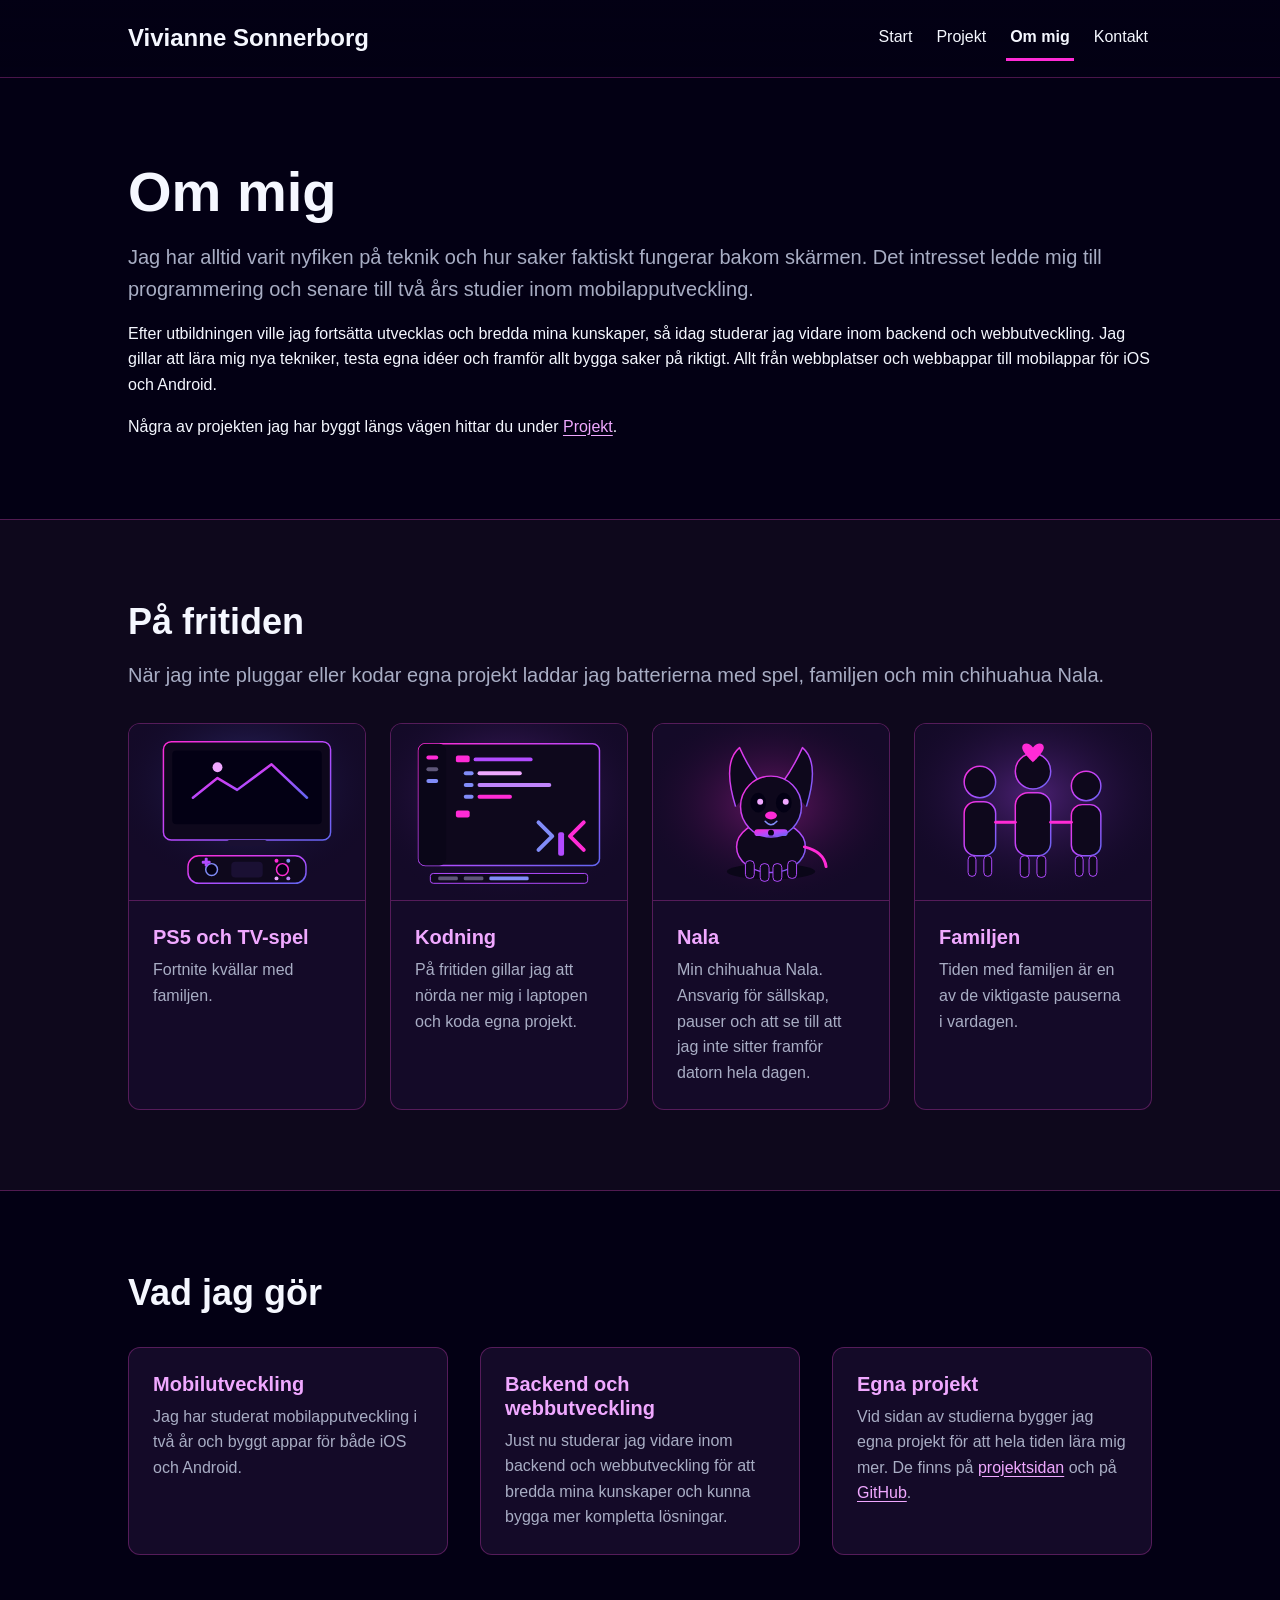
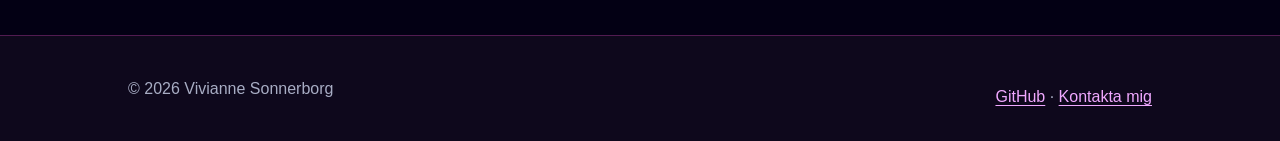
==== commit 7180a63d: "fix: close the Nala hobby card and update the about copy The missing hobby-text end tag broke W3C HT" ====
--- a/about.html
+++ b/about.html
@@ -30,6 +30,7 @@
 
   <main id="main">
     <section class="section" aria-labelledby="about-title">
+      <!-- Flexbox, components.css. Mobil kolumn, från 768px rad. -->
       <div class="container about">
         <div class="about-text">
           <h1 id="about-title">Om mig</h1>
@@ -60,6 +61,7 @@
           När jag inte pluggar eller kodar egna projekt laddar jag batterierna
           med spel, familjen och min chihuahua Nala.
         </p>
+        <!-- Flexbox. 480px två kort, 1024px fyra. h2 sektionen, h3 i korten. -->
         <div class="hobbies">
           <article class="hobby">
             <img
@@ -70,7 +72,7 @@
               alt="TV-skärm med ett spel och en spelkontroll framför, i stil med PS5">
             <div class="hobby-text">
               <h3>PS5 och TV-spel</h3>
-              <p>Fortnite kvällar med familjen</p>
+              <p>Fortnite kvällar med familjen.</p>
             </div>
           </article>
           <article class="hobby">
@@ -83,7 +85,7 @@
             <div class="hobby-text">
               <h3>Kodning</h3>
               <p>
-                På fritiden gillar jag att testa nya idéer, bygga egna projekt och lära mig nya saker längs vägen.
+                På fritiden gillar jag att nörda ner mig i laptopen och koda egna projekt.
               </p>
             </div>
           </article>
@@ -96,7 +98,7 @@
               alt="Chihuahuan Nala med stora öron, stor blick och ett rosa halsband">
             <div class="hobby-text">
               <h3>Nala</h3>
-              <p>Min chihuahua Nala tar mycket plats, trots att hon är liten.</p>
+              <p>Min chihuahua Nala. Ansvarig för sällskap, pauser och att se till att jag inte sitter framför datorn hela dagen.</p>
             </div>
           </article>
           <article class="hobby">
--- a/css/variables.css
+++ b/css/variables.css
@@ -1,6 +1,7 @@
-/* Variabler: färger, typografi, avstånd */
-
-/* --- Variabler: färger, typografi, avstånd -------------------------------- */
+/* ==========================================================================
+   variables.css
+   Färger, typografi, avstånd — inget Flexbox eller Grid här
+   ========================================================================== */
 :root {
   --color-bg: #030014;
   --color-surface: #0e081c;
--- a/css/base.css
+++ b/css/base.css
@@ -1,6 +1,7 @@
-/* Grund: reset, rubriker, fokus */
-
-/* --- Grund: reset, rubriker, fokus ---------------------------------------- */
+/* ==========================================================================
+   base.css
+   Reset, rubriker, länkar, fokus, skip-länk — inget Flexbox eller Grid här
+   ========================================================================== */
 *,
 *::before,
 *::after {
--- a/css/layout.css
+++ b/css/layout.css
@@ -1,6 +1,15 @@
-/* Layout: header, meny, footer */
+/* ==========================================================================
+   layout.css
+   Sidskalet som ligger på alla sidor.
 
-/* --- Layout: header, meny, footer ----------------------------------------- */
+   FLEXBOX · Header, meny, footer
+   GRID    finns inte här — se components.css (Projects)
+   ========================================================================== */
+
+/* --------------------------------------------------------------------------
+   FLEXBOX · Container och sidskal
+   body är en kolumn så footern hamnar längst ner
+   -------------------------------------------------------------------------- */
 .container {
   width: 100%;
   max-width: var(--container-max);
@@ -17,6 +26,10 @@
   flex: 1 0 auto;
 }
 
+/* --------------------------------------------------------------------------
+   FLEXBOX · Header och meny
+   Mobil: logo ovanför länkar. 768px: rad med plats emellan
+   -------------------------------------------------------------------------- */
 .site-header {
   position: sticky;
   top: 0;
@@ -91,6 +104,9 @@
   border-block: 1px solid var(--color-border);
 }
 
+/* --------------------------------------------------------------------------
+   FLEXBOX · Footer
+   -------------------------------------------------------------------------- */
 .site-footer {
   padding-block: var(--space-4);
   border-top: 1px solid var(--color-border);
--- a/css/components.css
+++ b/css/components.css
@@ -1,6 +1,18 @@
-/* Komponenter: knappar, hero, projekt, formulär */
-
-/* Meny (även via nav ul, så den inte tappas vid gammal cache) */
+/* ==========================================================================
+   components.css
+   Innehåll per sida. Layout-verktyg står i kommentaren.
+
+   FLEXBOX · Meny (kopia)     om layout.css inte hinner laddas
+   FLEXBOX · Knappar
+   FLEXBOX · Start            hero + Min väg
+   GRID    · Projects         enda CSS Grid på sajten
+   FLEXBOX · Om mig           text, steg, hobbyer
+   FLEXBOX · Kontakt          intro + formulär
+   ========================================================================== */
+
+/* --------------------------------------------------------------------------
+   FLEXBOX · Meny (kopia av layout.css)
+   -------------------------------------------------------------------------- */
 .site-header .container,
 .header-bar {
   display: flex;
@@ -55,7 +67,9 @@
   }
 }
 
-/* --- Komponenter: knappar, hero, projekt, formulär ------------------------ */
+/* --------------------------------------------------------------------------
+   FLEXBOX · Knappar
+   -------------------------------------------------------------------------- */
 .button {
   display: inline-block;
   padding: 0.75rem 1.5rem;
@@ -91,7 +105,10 @@
   margin-top: var(--space-4);
 }
 
-/* --- Hero (Flexbox) ------------------------------------------------------- */
+/* --------------------------------------------------------------------------
+   FLEXBOX · Start · Hero
+   Mobil: text ovanför bild. 768px: två kolumner
+   -------------------------------------------------------------------------- */
 .hero {
   display: flex;
   flex-direction: column;
@@ -123,7 +140,31 @@
   box-shadow: var(--shadow-card);
 }
 
-/* --- Kort (Flexbox) ------------------------------------------------------- */
+@media (min-width: 768px) {
+  .hero {
+    flex-direction: row;
+    gap: var(--space-6);
+  }
+
+  .hero-text,
+  .hero-figure {
+    flex: 1;
+  }
+}
+
+@media (min-width: 1024px) {
+  .hero {
+    gap: var(--space-8);
+  }
+
+  .lead {
+    font-size: 1.25rem;
+  }
+}
+
+/* --------------------------------------------------------------------------
+   FLEXBOX · Start · Min väg (korten)
+   -------------------------------------------------------------------------- */
 .card-list {
   display: flex;
   flex-direction: column;
@@ -148,38 +189,30 @@
   color: var(--color-text-muted);
 }
 
-/* --- Brytpunkt: 768px --------------------------------------------------- */
 @media (min-width: 768px) {
-  .hero {
-    flex-direction: row;
-    gap: var(--space-6);
-  }
-
-  .hero-text,
-  .hero-figure {
-    flex: 1;
-  }
-
   .card-list {
     flex-direction: row;
   }
 }
 
 @media (min-width: 1024px) {
-  .hero {
-    gap: var(--space-8);
-  }
-
-  .lead {
-    font-size: 1.25rem;
-  }
-
   .card-list {
     gap: var(--space-4);
   }
 }
 
-/* --- Projekt (CSS Grid) --------------------------------------------------- */
+/* ==========================================================================
+   GRID · Projects
+   Enda CSS Grid. Inne i varje kort: FLEXBOX (bild + text i kolumn).
+
+   1 spår            mobil
+   2 spår            från 480px, featured tar hela raden
+   6 spår            från 768px
+     featured        4 + 2  (stor + liten)
+     vanligt kort    span 2
+     mid-project     span 3  (två jämnbreda)
+     wide-project    3 / 7   (liten + stor till höger)
+   ========================================================================== */
 .projects {
   display: grid;
   grid-template-columns: 1fr;
@@ -256,7 +289,6 @@
     grid-column: span 2;
   }
 
-  /* Stor + liten, två jämnbreda, spegelvänd stor till höger */
   .featured-project {
     grid-column: 1 / 5;
   }
@@ -282,7 +314,9 @@
   }
 }
 
-/* --- Om mig (Flexbox) ----------------------------------------------------- */
+/* --------------------------------------------------------------------------
+   FLEXBOX · Om mig
+   -------------------------------------------------------------------------- */
 .about {
   display: flex;
   flex-direction: column;
@@ -387,7 +421,10 @@
   }
 }
 
-/* --- Kontaktformulär ------------------------------------------------------ */
+/* --------------------------------------------------------------------------
+   FLEXBOX · Kontakt
+   Mobil: intro ovanför formulär. 768px: två kolumner, namn+e-post på rad
+   -------------------------------------------------------------------------- */
 .contact {
   display: flex;
   flex-direction: column;
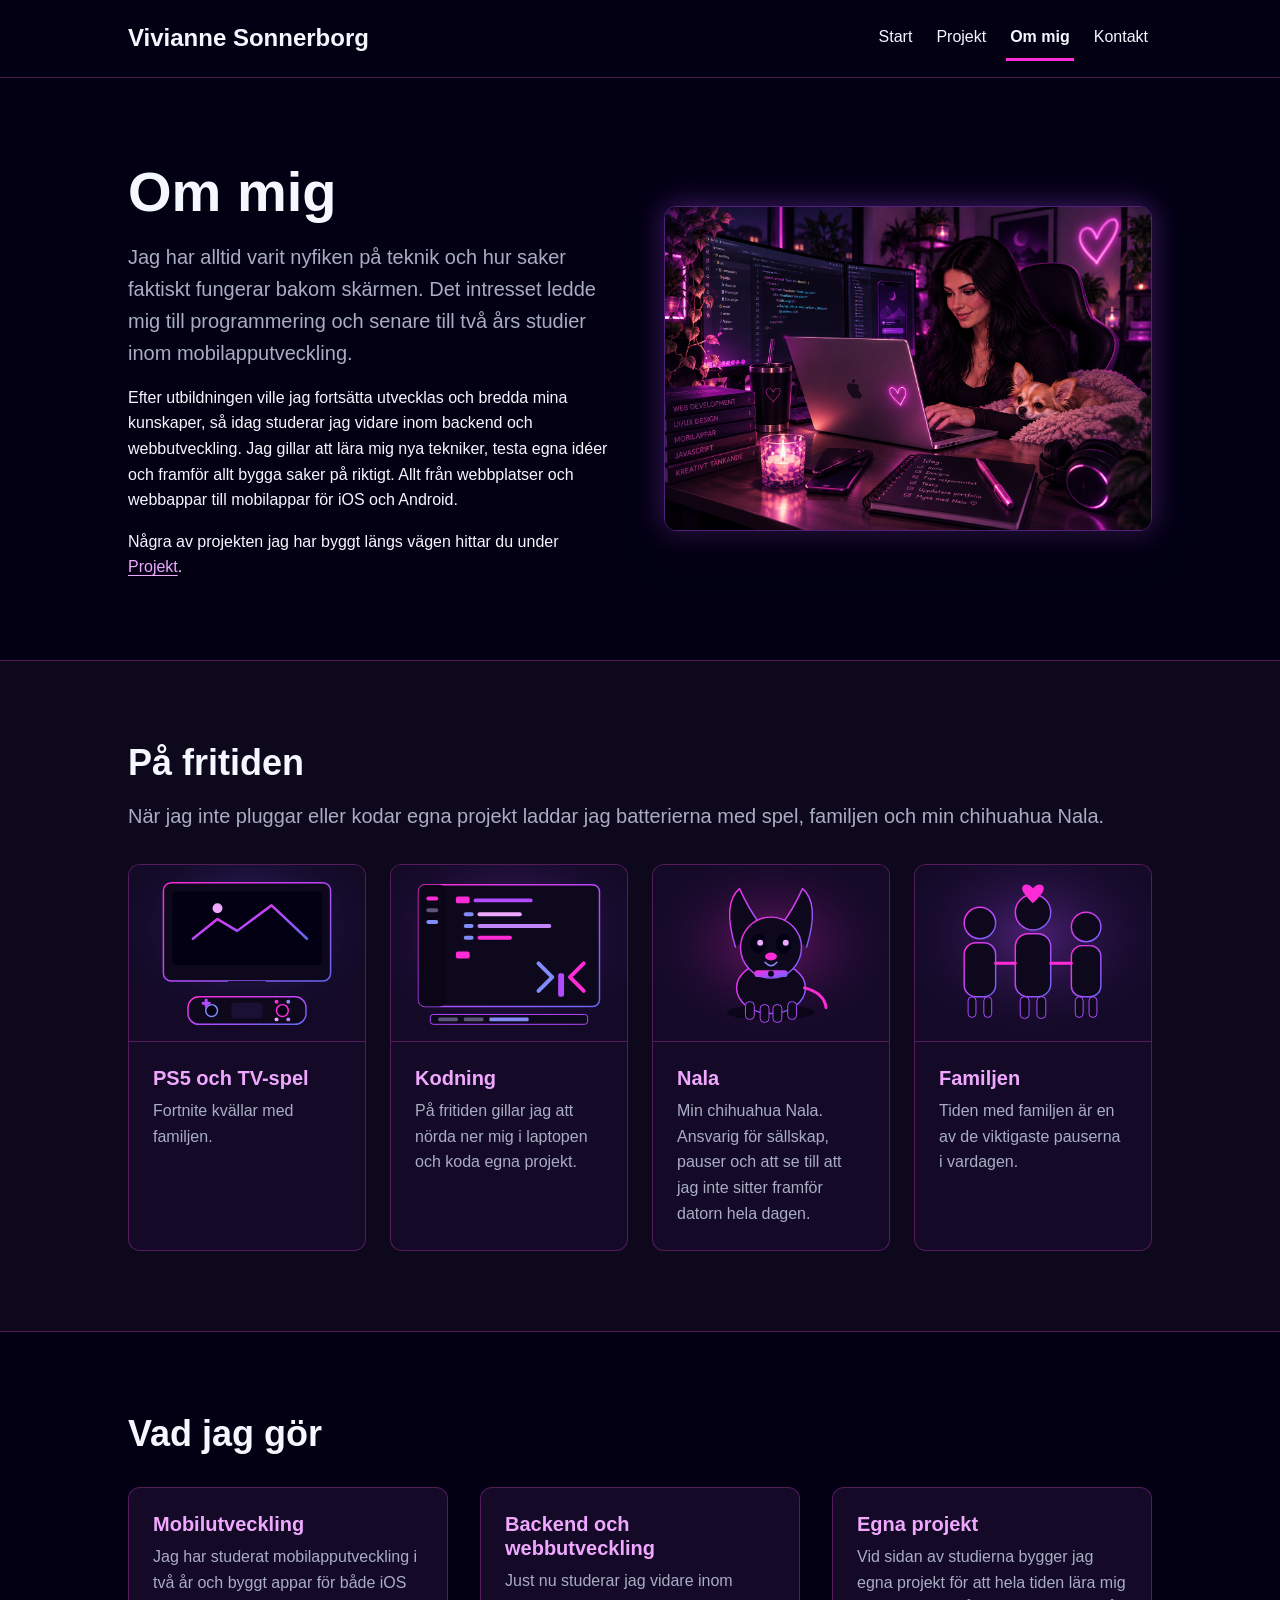
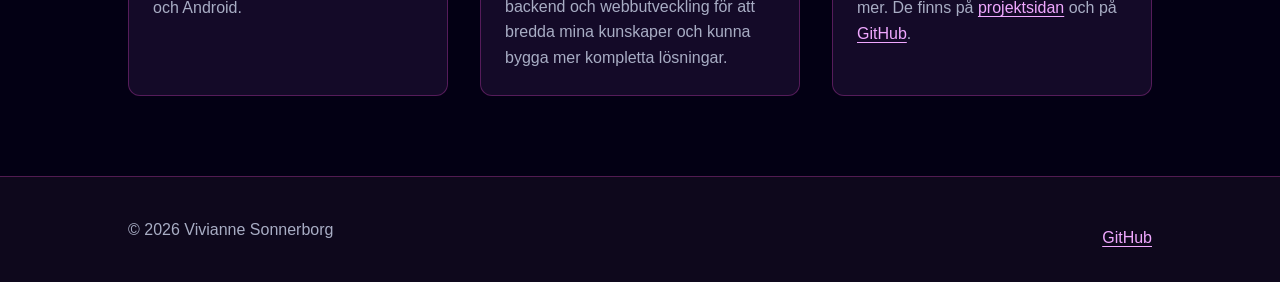
==== commit 65611fde: "feat: add the coding photo on about Show the portrait beside the about text and remove the extra con" ====
--- a/about.html
+++ b/about.html
@@ -9,7 +9,7 @@
   <link rel="stylesheet" href="css/variables.css">
   <link rel="stylesheet" href="css/base.css">
   <link rel="stylesheet" href="css/layout.css?v=5">
-  <link rel="stylesheet" href="css/components.css?v=6">
+  <link rel="stylesheet" href="css/components.css?v=7">
 </head>
 <body>
   <a class="skip-link" href="#main">Hoppa till innehållet</a>
@@ -51,6 +51,14 @@
             <a href="projects.html">Projekt</a>.
           </p>
         </div>
+        <figure class="about-figure">
+          <img
+            class="about-image"
+            src="assets/images/vivvi-coding.png"
+            width="1536"
+            height="1024"
+            alt="Kvinna som kodar vid en laptop, med chihuahuan Nala på en kudde bredvid">
+        </figure>
       </div>
     </section>
 
@@ -153,8 +161,6 @@
       <p>&copy; 2026 Vivianne Sonnerborg</p>
       <p>
         <a href="https://github.com/Vivianne-S">GitHub</a>
-        ·
-        <a href="contact.html">Kontakta mig</a>
       </p>
     </div>
   </footer>
--- a/css/variables.css
+++ b/css/variables.css
@@ -1,7 +1,5 @@
-/* ==========================================================================
-   variables.css
-   Färger, typografi, avstånd — inget Flexbox eller Grid här
-   ========================================================================== */
+/* Färger, typografi och avstånd.
+   Radavstånd: brödtext 1.6, rubriker 1.2. */
 :root {
   --color-bg: #030014;
   --color-surface: #0e081c;
--- a/css/base.css
+++ b/css/base.css
@@ -1,7 +1,5 @@
-/* ==========================================================================
-   base.css
-   Reset, rubriker, länkar, fokus, skip-länk — inget Flexbox eller Grid här
-   ========================================================================== */
+/* Reset, rubriker, länkar, fokus och skip-länk.
+   h1–h3 växer vid 480, 768, 1024, 1280. line-height 1.2 på rubrik, 1.6 på body. */
 *,
 *::before,
 *::after {
--- a/css/layout.css
+++ b/css/layout.css
@@ -1,15 +1,6 @@
-/* ==========================================================================
-   layout.css
-   Sidskalet som ligger på alla sidor.
+/* FLEXBOX: header, meny, footer. Grid ligger i components.css. */
 
-   FLEXBOX · Header, meny, footer
-   GRID    finns inte här — se components.css (Projects)
-   ========================================================================== */
-
-/* --------------------------------------------------------------------------
-   FLEXBOX · Container och sidskal
-   body är en kolumn så footern hamnar längst ner
-   -------------------------------------------------------------------------- */
+/* FLEXBOX: sidskal. body är kolumn så footern hamnar längst ner. */
 .container {
   width: 100%;
   max-width: var(--container-max);
@@ -26,10 +17,7 @@
   flex: 1 0 auto;
 }
 
-/* --------------------------------------------------------------------------
-   FLEXBOX · Header och meny
-   Mobil: logo ovanför länkar. 768px: rad med plats emellan
-   -------------------------------------------------------------------------- */
+/* FLEXBOX: header och meny. Mobil kolumn, från 768px rad. */
 .site-header {
   position: sticky;
   top: 0;
@@ -104,9 +92,7 @@
   border-block: 1px solid var(--color-border);
 }
 
-/* --------------------------------------------------------------------------
-   FLEXBOX · Footer
-   -------------------------------------------------------------------------- */
+/* FLEXBOX: footer */
 .site-footer {
   padding-block: var(--space-4);
   border-top: 1px solid var(--color-border);
@@ -122,6 +108,7 @@
   gap: var(--space-1);
 }
 
+/* 480px: större padding. */
 @media (min-width: 480px) {
   .container {
     padding-inline: var(--space-3);
@@ -132,6 +119,7 @@
   }
 }
 
+/* 768px: meny och footer blir rad (surfplatta). */
 @media (min-width: 768px) {
   .header-bar,
   .site-header .container {
@@ -149,6 +137,7 @@
   }
 }
 
+/* 1024px: laptop. */
 @media (min-width: 1024px) {
   .container {
     padding-inline: var(--space-4);
@@ -167,6 +156,7 @@
   }
 }
 
+/* 1280px: desktop. */
 @media (min-width: 1280px) {
   .container {
     padding-inline: var(--space-6);
--- a/css/components.css
+++ b/css/components.css
@@ -1,18 +1,15 @@
-/* ==========================================================================
-   components.css
+
+
+/* components.css
    Innehåll per sida. Layout-verktyg står i kommentaren.
-
    FLEXBOX · Meny (kopia)     om layout.css inte hinner laddas
    FLEXBOX · Knappar
    FLEXBOX · Start            hero + Min väg
    GRID    · Projects         enda CSS Grid på sajten
    FLEXBOX · Om mig           text, steg, hobbyer
    FLEXBOX · Kontakt          intro + formulär
-   ========================================================================== */
-
-/* --------------------------------------------------------------------------
-   FLEXBOX · Meny (kopia av layout.css)
-   -------------------------------------------------------------------------- */
+*/
+/* FLEXBOX: meny (kopia av layout.css). */
 .site-header .container,
 .header-bar {
   display: flex;
@@ -67,9 +64,7 @@
   }
 }
 
-/* --------------------------------------------------------------------------
-   FLEXBOX · Knappar
-   -------------------------------------------------------------------------- */
+/* FLEXBOX: knappar */
 .button {
   display: inline-block;
   padding: 0.75rem 1.5rem;
@@ -105,10 +100,7 @@
   margin-top: var(--space-4);
 }
 
-/* --------------------------------------------------------------------------
-   FLEXBOX · Start · Hero
-   Mobil: text ovanför bild. 768px: två kolumner
-   -------------------------------------------------------------------------- */
+/* FLEXBOX: Start, hero. Mobil kolumn, från 768px två kolumner. */
 .hero {
   display: flex;
   flex-direction: column;
@@ -162,9 +154,7 @@
   }
 }
 
-/* --------------------------------------------------------------------------
-   FLEXBOX · Start · Min väg (korten)
-   -------------------------------------------------------------------------- */
+/* FLEXBOX: Start, Min väg. */
 .card-list {
   display: flex;
   flex-direction: column;
@@ -201,18 +191,8 @@
   }
 }
 
-/* ==========================================================================
-   GRID · Projects
-   Enda CSS Grid. Inne i varje kort: FLEXBOX (bild + text i kolumn).
-
-   1 spår            mobil
-   2 spår            från 480px, featured tar hela raden
-   6 spår            från 768px
-     featured        4 + 2  (stor + liten)
-     vanligt kort    span 2
-     mid-project     span 3  (två jämnbreda)
-     wide-project    3 / 7   (liten + stor till höger)
-   ========================================================================== */
+/* GRID: Projects. Enda CSS Grid. Inne i korten är det flexbox.
+   1 spår mobil, 2 från 480px, 6 från 768px (stor+liten, tre lika, två mitten, spegelvänd). */
 .projects {
   display: grid;
   grid-template-columns: 1fr;
@@ -314,9 +294,7 @@
   }
 }
 
-/* --------------------------------------------------------------------------
-   FLEXBOX · Om mig
-   -------------------------------------------------------------------------- */
+/* FLEXBOX: Om mig */
 .about {
   display: flex;
   flex-direction: column;
@@ -324,8 +302,19 @@
   align-items: center;
 }
 
-.about-text {
-  width: 100%;
+.about-text,
+.about-figure {
+  width: 100%;
+}
+
+.about-image {
+  width: 100%;
+  aspect-ratio: 3 / 2;
+  object-fit: cover;
+  object-position: center;
+  border: 1px solid var(--color-border-strong);
+  border-radius: var(--radius);
+  box-shadow: var(--shadow-card);
 }
 
 .steps {
@@ -354,6 +343,11 @@
     gap: var(--space-6);
   }
 
+  .about-text,
+  .about-figure {
+    flex: 1;
+  }
+
   .steps {
     flex-direction: row;
     align-items: stretch;
@@ -421,10 +415,7 @@
   }
 }
 
-/* --------------------------------------------------------------------------
-   FLEXBOX · Kontakt
-   Mobil: intro ovanför formulär. 768px: två kolumner, namn+e-post på rad
-   -------------------------------------------------------------------------- */
+/* FLEXBOX: Kontakt. Mobil kolumn, från 768px två kolumner. */
 .contact {
   display: flex;
   flex-direction: column;
